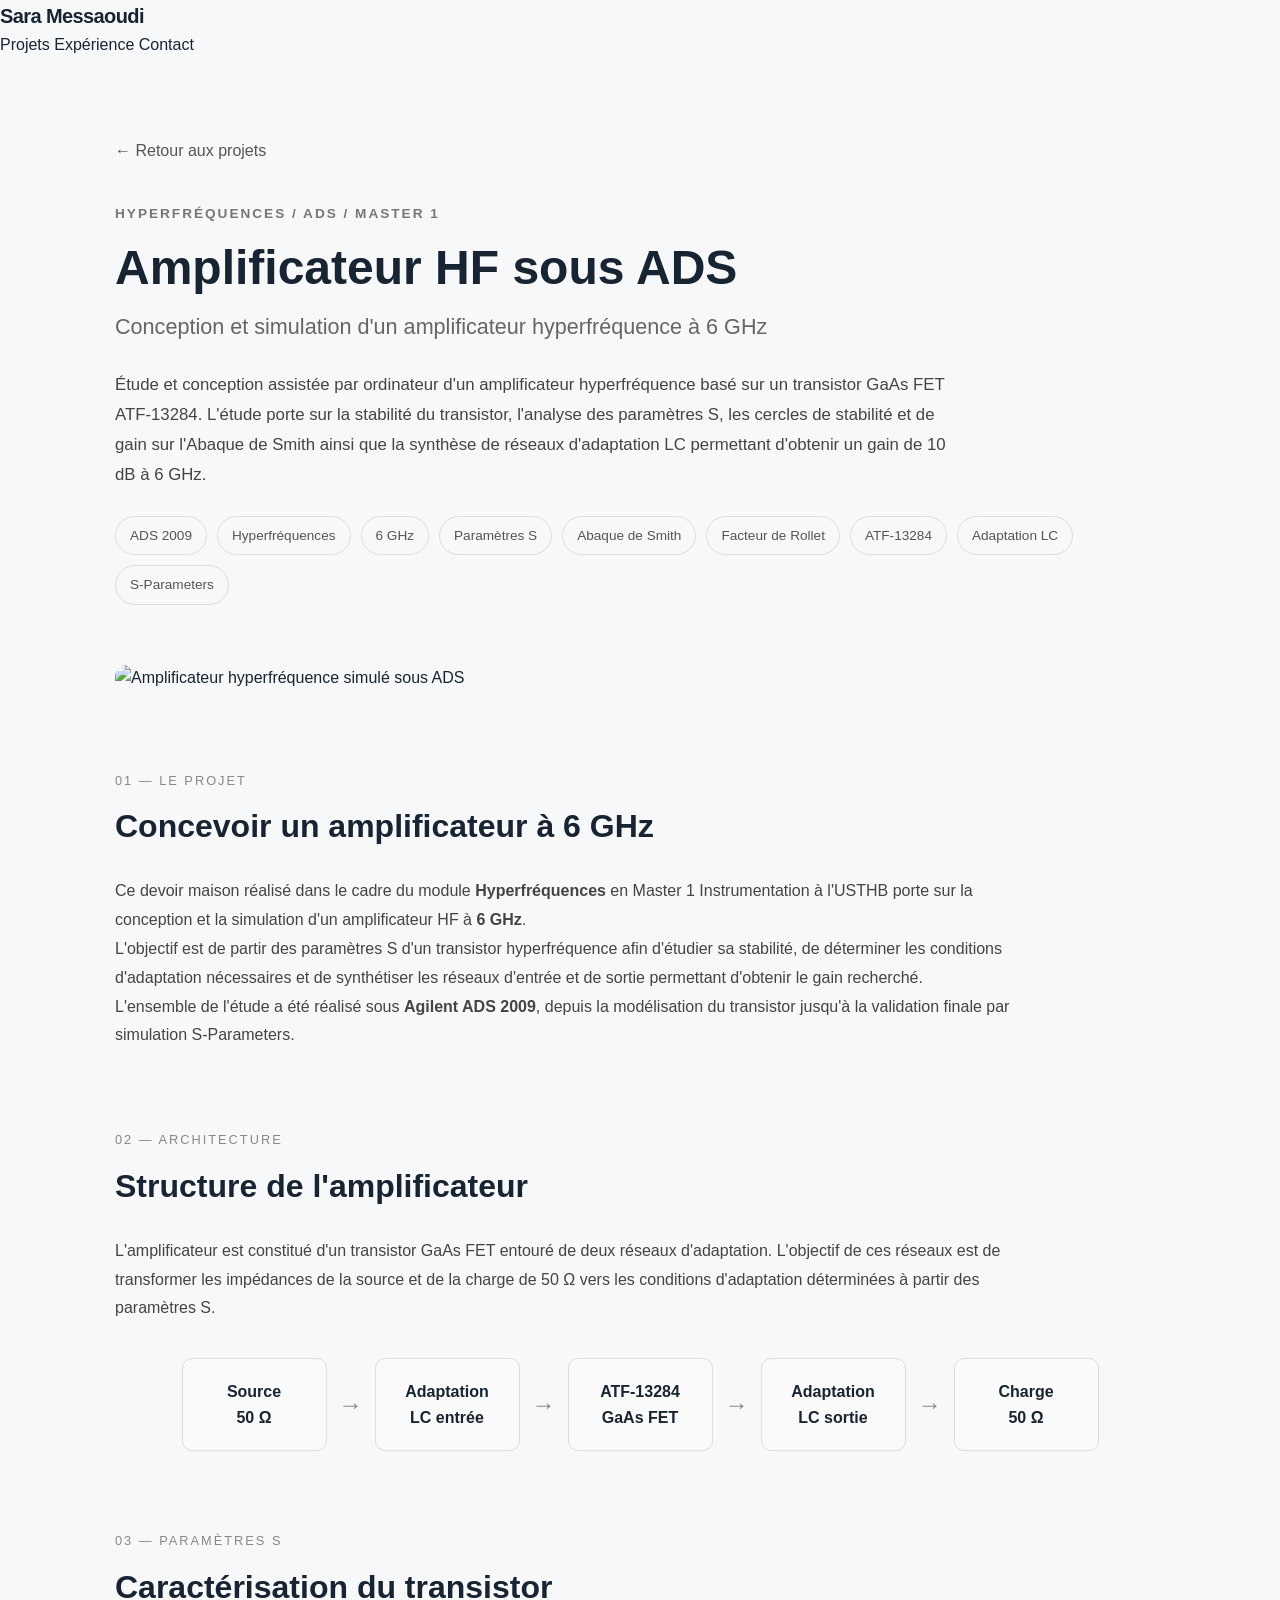
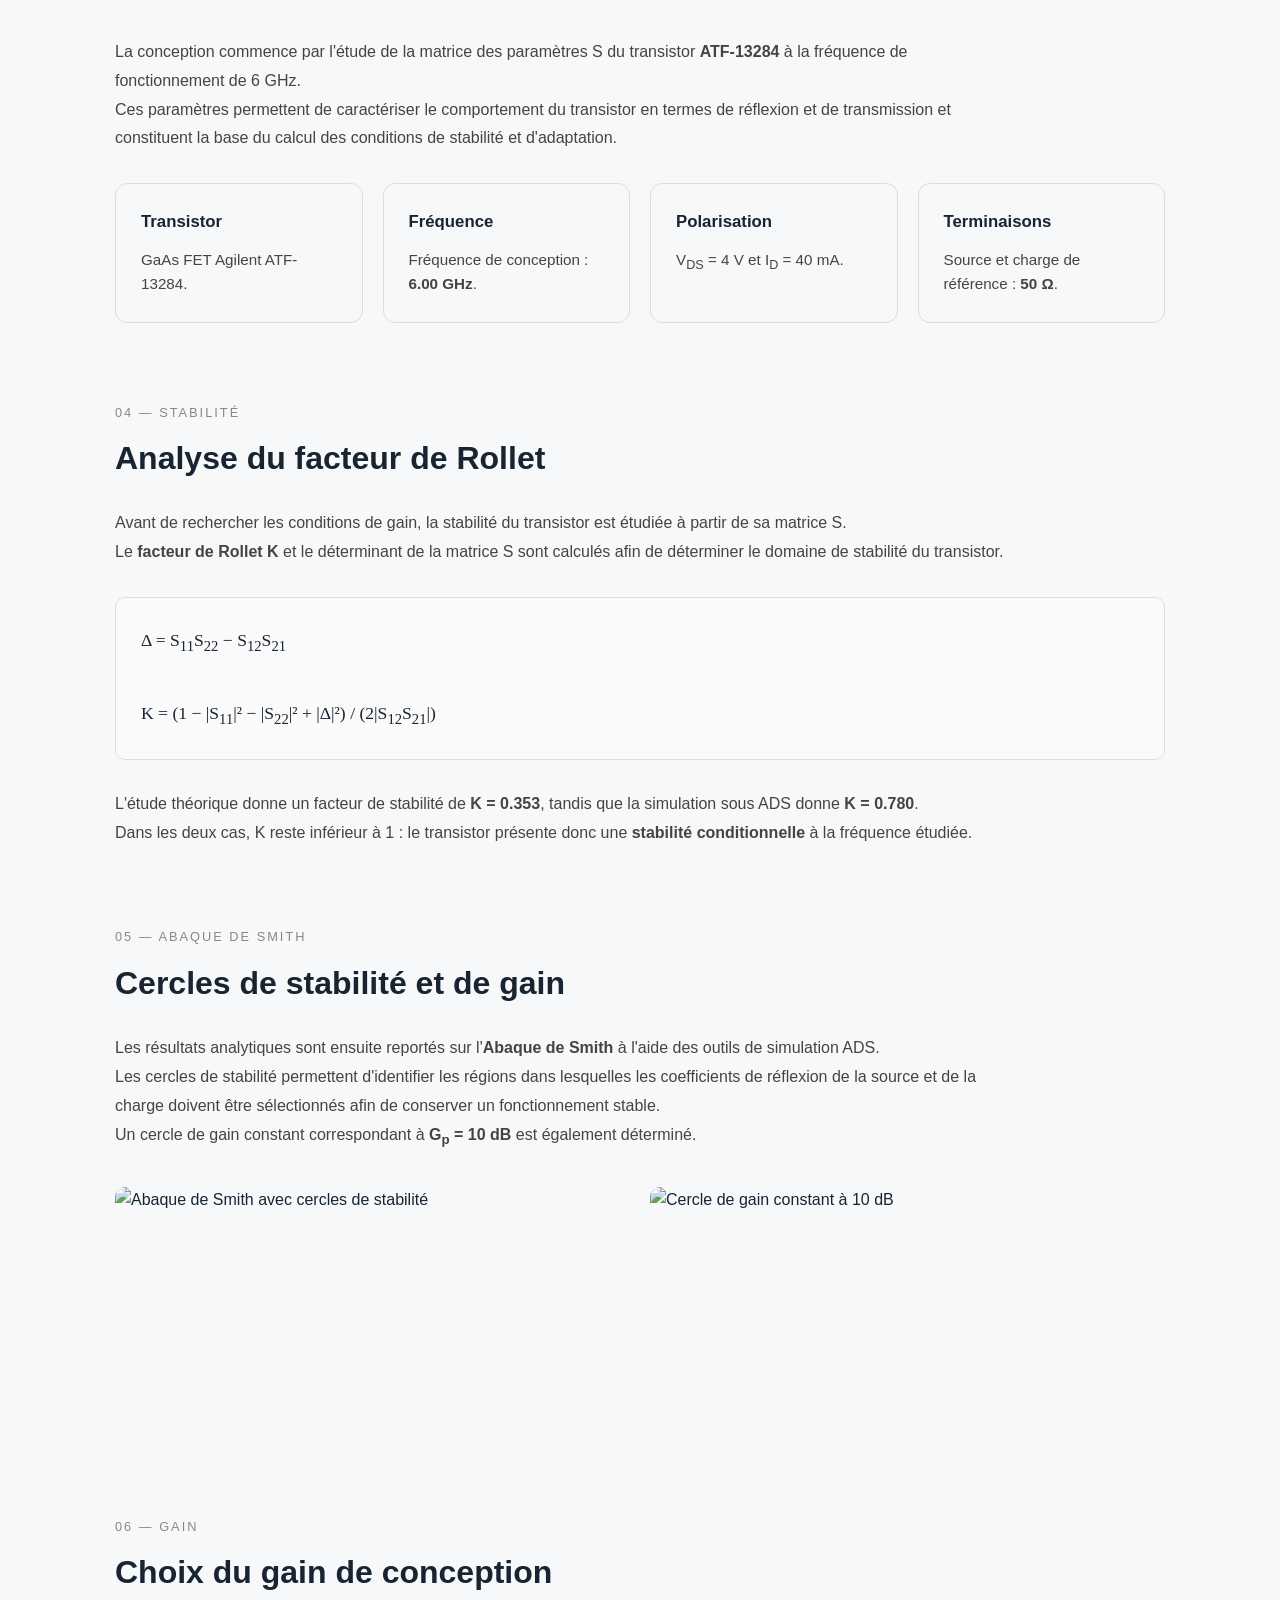
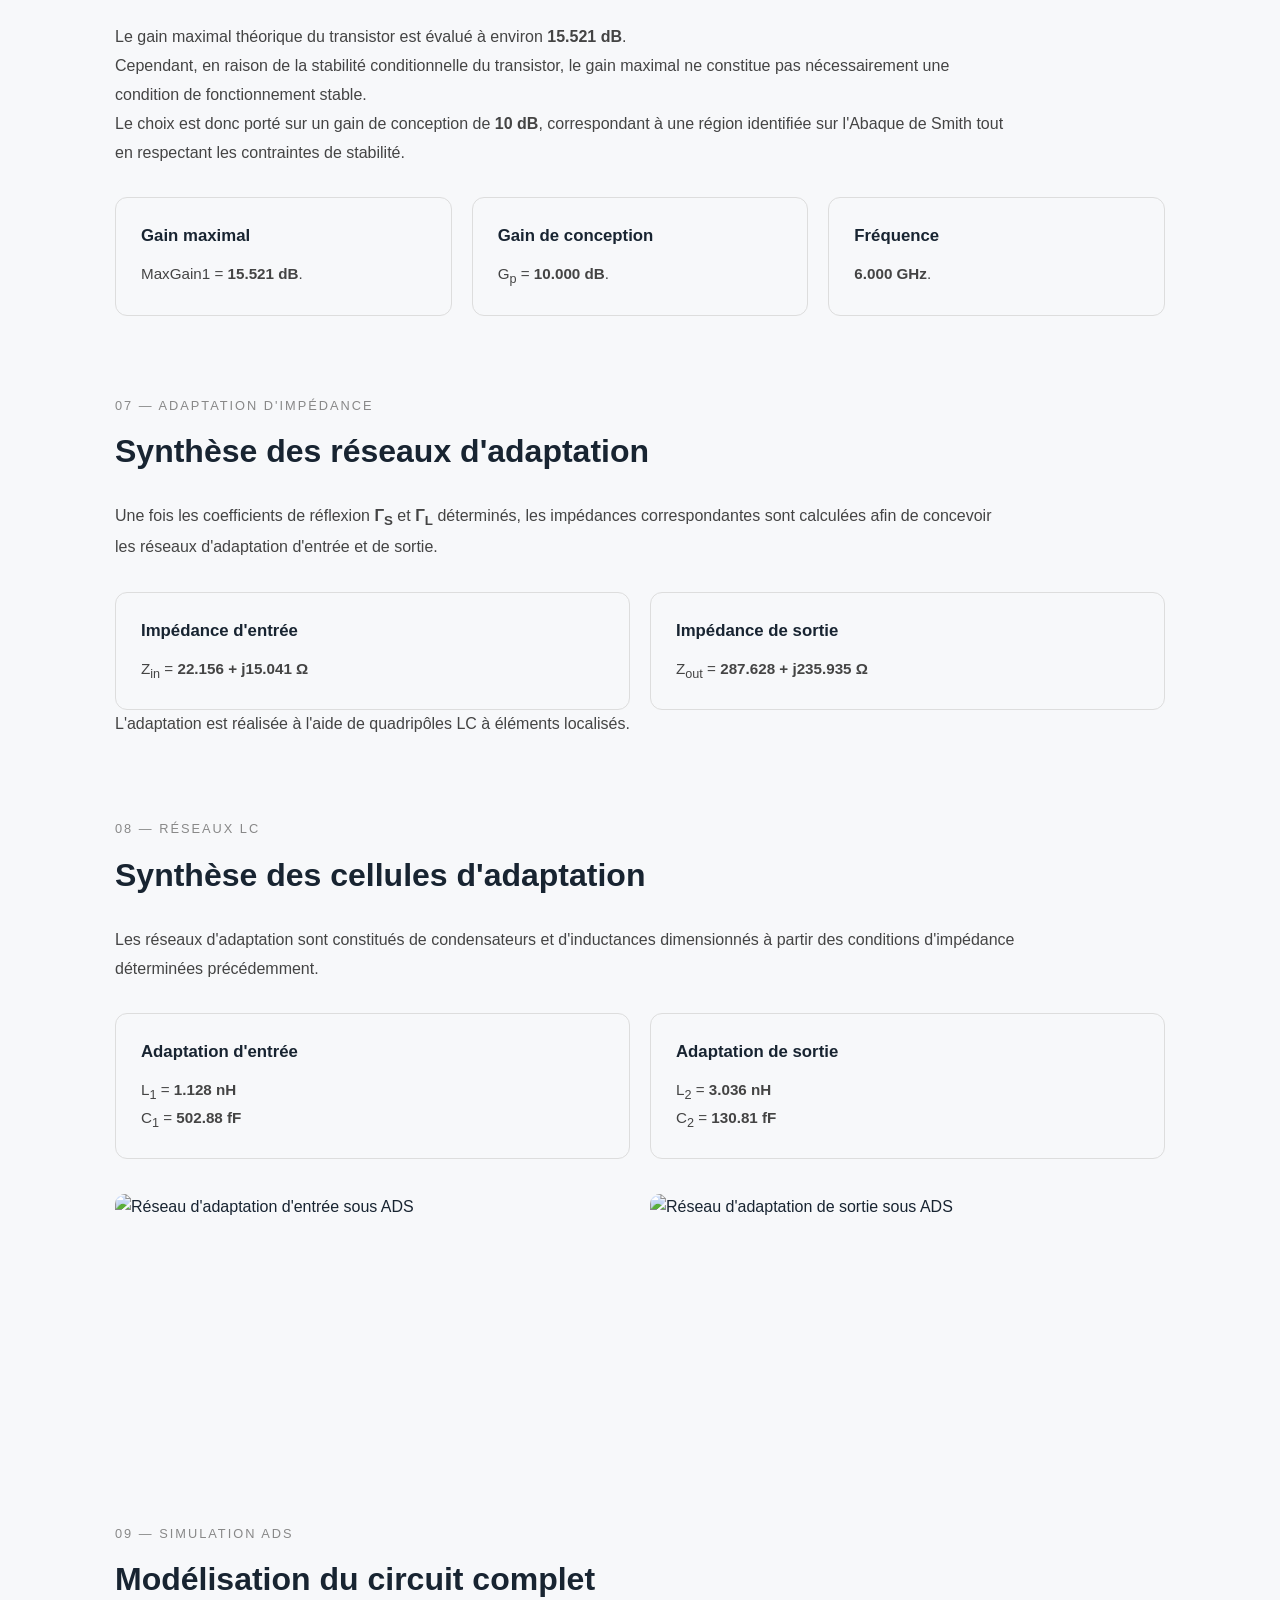
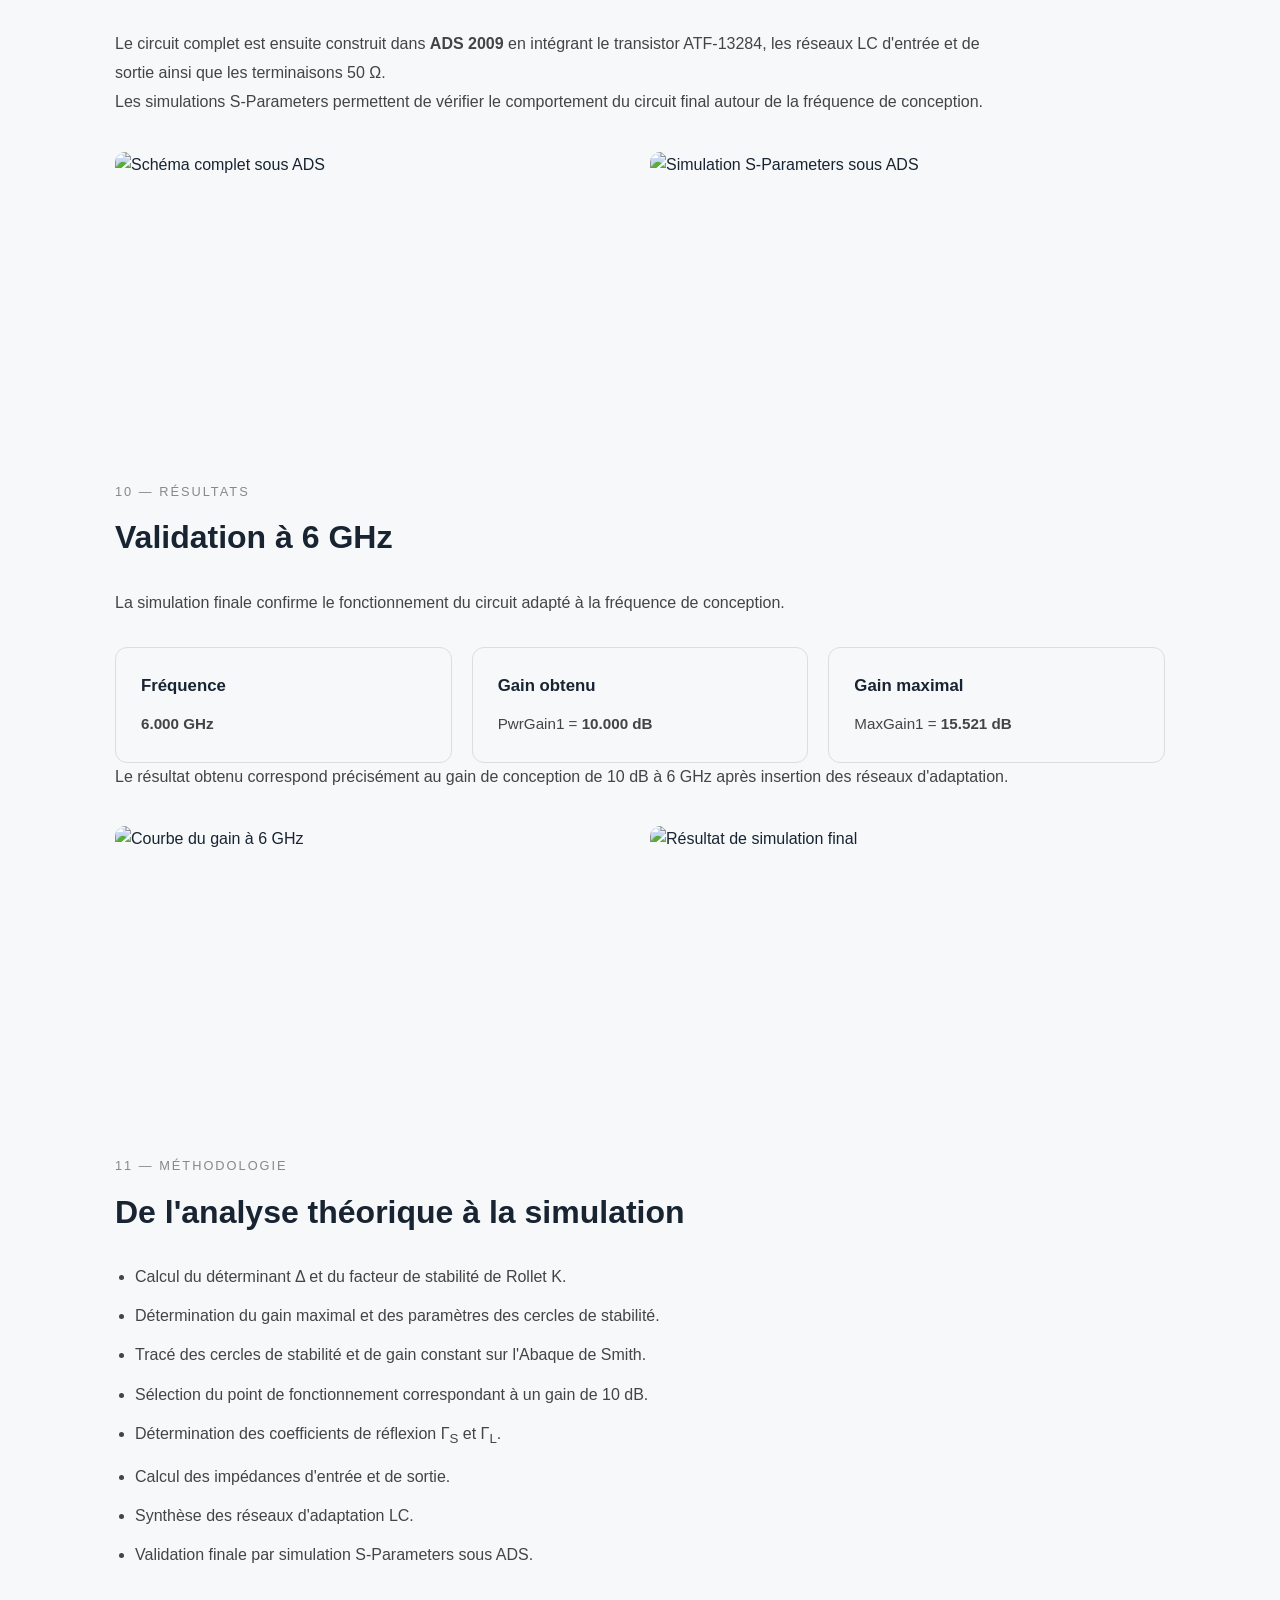
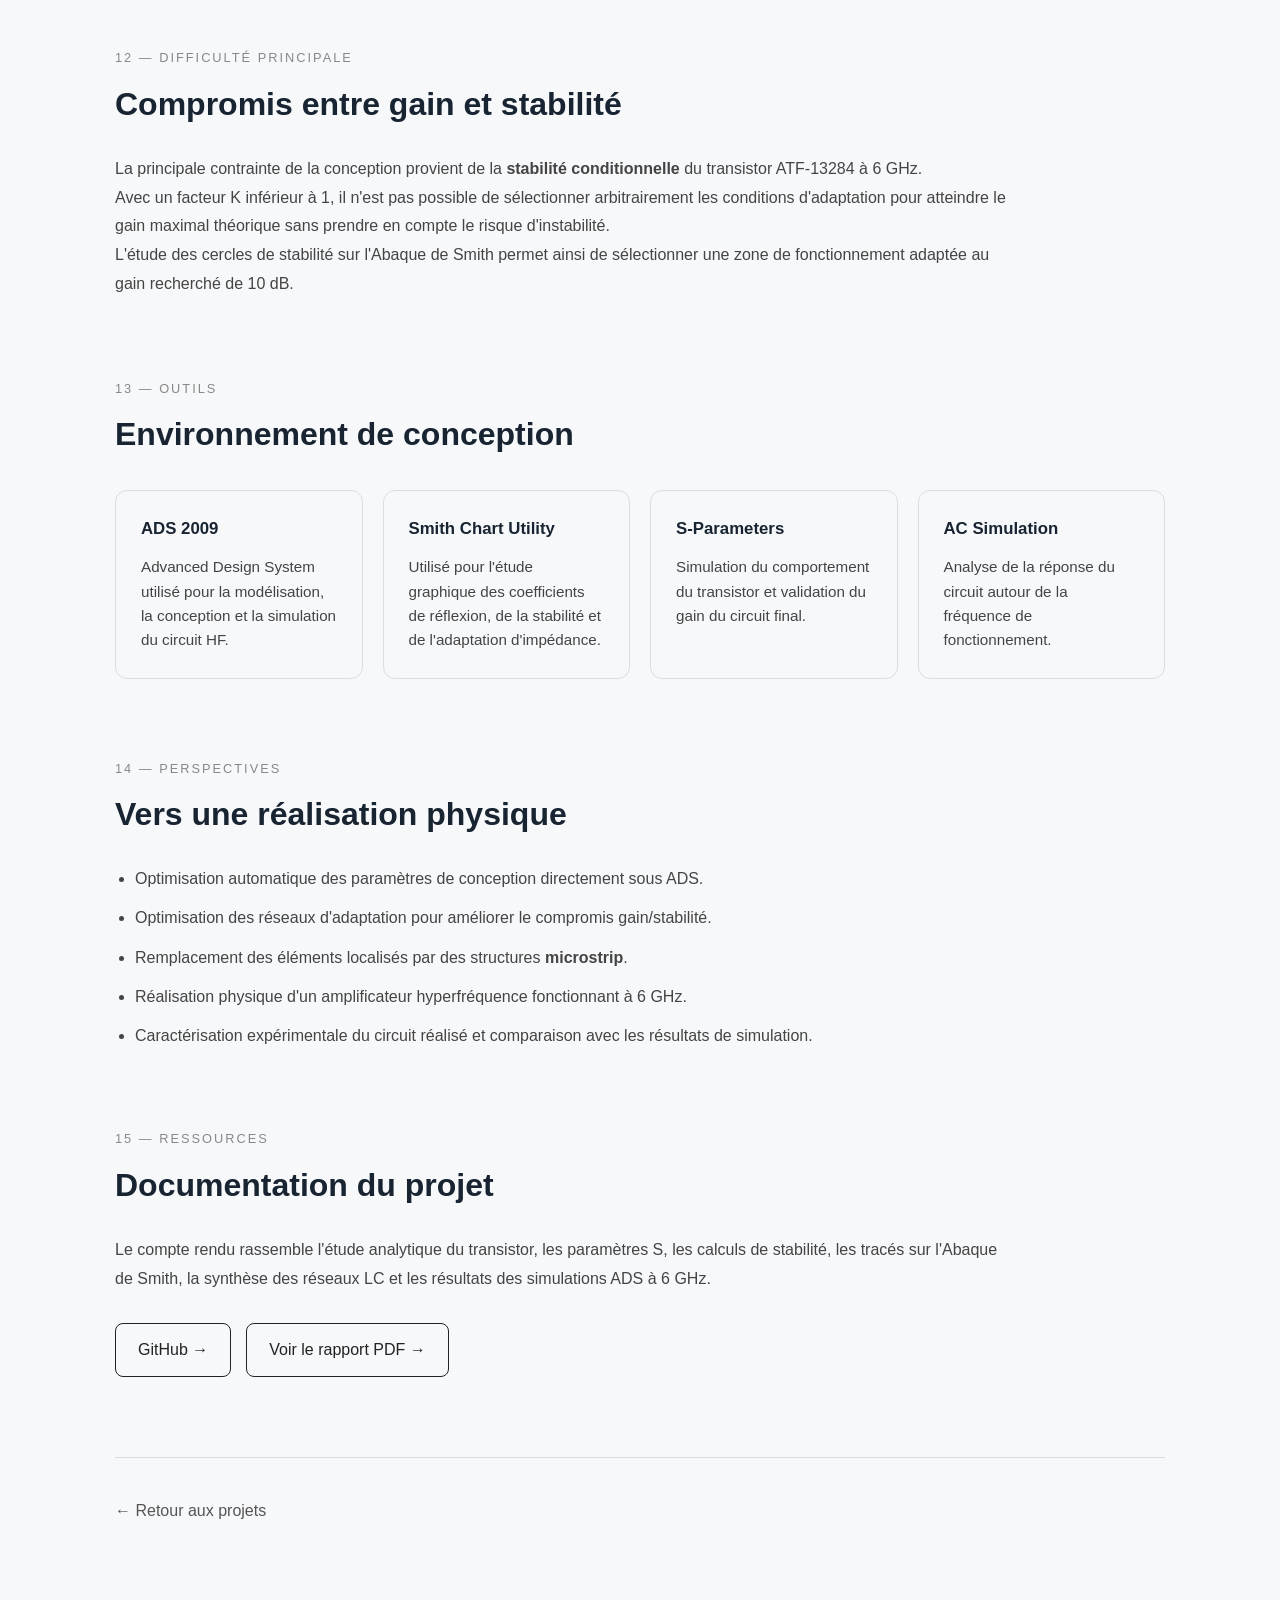
==== ads-amplificateur.html @ 120aac89 "Ajout du portfolio" ====
<!DOCTYPE html>
<html lang="fr">
<head>
    <meta charset="UTF-8">
    <meta name="viewport" content="width=device-width, initial-scale=1.0">

    <title>Amplificateur HF sous ADS — Sara Messaoudi</title>

    <link rel="stylesheet" href="style.css">

    <style>
        /* ==================================================
           PAGE PROJET
        ================================================== */

        .project-page {
            padding: 80px 0;
        }

        .project-page .container {
            max-width: 1100px;
            margin: auto;
            padding: 0 25px;
        }

        .back-link {
            display: inline-block;
            margin-bottom: 40px;
            text-decoration: none;
            color: #555;
            font-weight: 500;
            transition: 0.3s;
        }

        .back-link:hover {
            color: #000;
        }

        /* HERO */

        .project-hero {
            margin-bottom: 60px;
        }

        .project-category {
            font-size: 0.85rem;
            letter-spacing: 2px;
            text-transform: uppercase;
            color: #777;
            margin-bottom: 15px;
        }

        .project-hero h1 {
            font-size: 3rem;
            margin-bottom: 15px;
            line-height: 1.15;
        }

        .project-hero h2 {
            font-size: 1.35rem;
            font-weight: 400;
            color: #666;
            margin-bottom: 25px;
        }

        .project-intro {
            max-width: 850px;
            font-size: 1.05rem;
            line-height: 1.8;
            color: #444;
        }

        .project-tags {
            display: flex;
            flex-wrap: wrap;
            gap: 10px;
            margin-top: 25px;
        }

        .project-tags span {
            padding: 8px 14px;
            border: 1px solid #ddd;
            border-radius: 20px;
            font-size: 0.85rem;
            color: #555;
        }

        /* IMAGE PRINCIPALE */

        .project-main-image {
            margin: 50px 0 80px;
        }

        .project-main-image img {
            width: 100%;
            max-height: 600px;
            object-fit: cover;
            border-radius: 12px;
            display: block;
        }

        /* SECTIONS */

        .project-section {
            margin-bottom: 80px;
        }

        .project-section-number {
            font-size: 0.8rem;
            letter-spacing: 2px;
            color: #888;
            margin-bottom: 10px;
        }

        .project-section h3 {
            font-size: 2rem;
            margin-bottom: 25px;
        }

        .project-section p {
            font-size: 1rem;
            line-height: 1.8;
            color: #444;
            max-width: 900px;
        }

        /* LISTES */

        .project-list {
            padding-left: 20px;
            max-width: 900px;
        }

        .project-list li {
            margin-bottom: 12px;
            line-height: 1.7;
            color: #444;
        }

        /* ARCHITECTURE */

        .architecture {
            display: flex;
            flex-wrap: wrap;
            align-items: center;
            justify-content: center;
            gap: 12px;
            margin-top: 35px;
        }

        .architecture-block {
            padding: 20px;
            min-width: 145px;
            text-align: center;
            border: 1px solid #ddd;
            border-radius: 10px;
            background: #fafafa;
            font-weight: 600;
        }

        .architecture-arrow {
            font-size: 1.5rem;
            color: #888;
        }

        /* CARTES TECHNIQUES */

        .technical-grid {
            display: grid;
            grid-template-columns: repeat(auto-fit, minmax(240px, 1fr));
            gap: 20px;
            margin-top: 30px;
        }

        .technical-card {
            padding: 25px;
            border: 1px solid #ddd;
            border-radius: 12px;
        }

        .technical-card h4 {
            margin-bottom: 12px;
            font-size: 1.05rem;
        }

        .technical-card p {
            font-size: 0.95rem;
            line-height: 1.6;
        }

        /* FORMULES */

        .formula-box {
            margin: 30px 0;
            padding: 25px;
            background: #fafafa;
            border: 1px solid #ddd;
            border-radius: 10px;
            font-family: "Times New Roman", serif;
            font-size: 1.1rem;
            line-height: 2;
            overflow-x: auto;
        }

        /* GALERIE */

        .project-gallery {
            display: grid;
            grid-template-columns: repeat(auto-fit, minmax(250px, 1fr));
            gap: 20px;
            margin-top: 35px;
        }

        .project-gallery img {
            width: 100%;
            height: 250px;
            object-fit: cover;
            border-radius: 10px;
            display: block;
        }

        /* CODE */

        .code-block {
            background: #111;
            color: #eee;
            padding: 25px;
            border-radius: 10px;
            overflow-x: auto;
            margin-top: 25px;
        }

        .code-block pre {
            margin: 0;
            font-family: Consolas, Monaco, monospace;
            font-size: 0.9rem;
            line-height: 1.6;
        }

        /* RESSOURCES */

        .project-links {
            display: flex;
            flex-wrap: wrap;
            gap: 15px;
            margin-top: 30px;
        }

        .project-button {
            display: inline-block;
            padding: 13px 22px;
            border: 1px solid #222;
            border-radius: 8px;
            text-decoration: none;
            color: #222;
            transition: 0.3s;
        }

        .project-button:hover {
            background: #222;
            color: white;
        }

        /* FIN */

        .project-end {
            margin-top: 80px;
            padding-top: 40px;
            border-top: 1px solid #ddd;
        }

        @media (max-width: 700px) {

            .project-hero h1 {
                font-size: 2.2rem;
            }

            .project-hero h2 {
                font-size: 1.1rem;
            }

            .project-section h3 {
                font-size: 1.6rem;
            }

            .architecture {
                flex-direction: column;
            }

            .architecture-arrow {
                transform: rotate(90deg);
            }
        }
    </style>
</head>


<body>

    <!-- ==================================================
         HEADER
    ================================================== -->

    <header>

        <nav>

            <div class="logo">
                Sara Messaoudi
            </div>

            <div class="nav-links">
                <a href="index.html#projets">Projets</a>
                <a href="index.html#experience">Expérience</a>
                <a href="index.html#contact">Contact</a>
            </div>

        </nav>

    </header>


    <!-- ==================================================
         PAGE PROJET
    ================================================== -->

    <main class="project-page">

        <div class="container">

            <a href="index.html#projets" class="back-link">
                ← Retour aux projets
            </a>


            <!-- ==================================================
                 HERO
            ================================================== -->

            <section class="project-hero">

                <div class="project-category">
                    HYPERFRÉQUENCES / ADS / MASTER 1
                </div>

                <h1>
                    Amplificateur HF sous ADS
                </h1>

                <h2>
                    Conception et simulation d'un amplificateur hyperfréquence à 6 GHz
                </h2>

                <p class="project-intro">
                    Étude et conception assistée par ordinateur d'un
                    amplificateur hyperfréquence basé sur un transistor
                    GaAs FET ATF-13284. L'étude porte sur la stabilité
                    du transistor, l'analyse des paramètres S, les
                    cercles de stabilité et de gain sur l'Abaque de
                    Smith ainsi que la synthèse de réseaux
                    d'adaptation LC permettant d'obtenir un gain
                    de 10 dB à 6 GHz.
                </p>

                <div class="project-tags">

                    <span>ADS 2009</span>
                    <span>Hyperfréquences</span>
                    <span>6 GHz</span>
                    <span>Paramètres S</span>
                    <span>Abaque de Smith</span>
                    <span>Facteur de Rollet</span>
                    <span>ATF-13284</span>
                    <span>Adaptation LC</span>
                    <span>S-Parameters</span>

                </div>

            </section>


            <!-- ==================================================
                 IMAGE PRINCIPALE
            ================================================== -->

            <div class="project-main-image">

                <img
                    src="images/ads-amplificateur/schema-global.jpg"
                    alt="Amplificateur hyperfréquence simulé sous ADS">

            </div>


            <!-- ==================================================
                 01 - LE PROJET
            ================================================== -->

            <section class="project-section">

                <div class="project-section-number">
                    01 — LE PROJET
                </div>

                <h3>
                    Concevoir un amplificateur à 6 GHz
                </h3>

                <p>
                    Ce devoir maison réalisé dans le cadre du module
                    <strong>Hyperfréquences</strong> en Master 1
                    Instrumentation à l'USTHB porte sur la conception
                    et la simulation d'un amplificateur HF à
                    <strong>6 GHz</strong>.
                </p>

                <p>
                    L'objectif est de partir des paramètres S d'un
                    transistor hyperfréquence afin d'étudier sa
                    stabilité, de déterminer les conditions
                    d'adaptation nécessaires et de synthétiser les
                    réseaux d'entrée et de sortie permettant d'obtenir
                    le gain recherché.
                </p>

                <p>
                    L'ensemble de l'étude a été réalisé sous
                    <strong>Agilent ADS 2009</strong>, depuis la
                    modélisation du transistor jusqu'à la validation
                    finale par simulation S-Parameters.
                </p>

            </section>


            <!-- ==================================================
                 02 - ARCHITECTURE
            ================================================== -->

            <section class="project-section">

                <div class="project-section-number">
                    02 — ARCHITECTURE
                </div>

                <h3>
                    Structure de l'amplificateur
                </h3>

                <p>
                    L'amplificateur est constitué d'un transistor
                    GaAs FET entouré de deux réseaux d'adaptation.
                    L'objectif de ces réseaux est de transformer les
                    impédances de la source et de la charge
                    de 50 Ω vers les conditions d'adaptation
                    déterminées à partir des paramètres S.
                </p>

                <div class="architecture">

                    <div class="architecture-block">
                        Source
                        <br>
                        50 Ω
                    </div>

                    <div class="architecture-arrow">
                        →
                    </div>

                    <div class="architecture-block">
                        Adaptation
                        <br>
                        LC entrée
                    </div>

                    <div class="architecture-arrow">
                        →
                    </div>

                    <div class="architecture-block">
                        ATF-13284
                        <br>
                        GaAs FET
                    </div>

                    <div class="architecture-arrow">
                        →
                    </div>

                    <div class="architecture-block">
                        Adaptation
                        <br>
                        LC sortie
                    </div>

                    <div class="architecture-arrow">
                        →
                    </div>

                    <div class="architecture-block">
                        Charge
                        <br>
                        50 Ω
                    </div>

                </div>

            </section>


            <!-- ==================================================
                 03 - PARAMETRES S
            ================================================== -->

            <section class="project-section">

                <div class="project-section-number">
                    03 — PARAMÈTRES S
                </div>

                <h3>
                    Caractérisation du transistor
                </h3>

                <p>
                    La conception commence par l'étude de la matrice
                    des paramètres S du transistor
                    <strong>ATF-13284</strong> à la fréquence de
                    fonctionnement de 6 GHz.
                </p>

                <p>
                    Ces paramètres permettent de caractériser le
                    comportement du transistor en termes de réflexion
                    et de transmission et constituent la base du
                    calcul des conditions de stabilité et
                    d'adaptation.
                </p>

                <div class="technical-grid">

                    <div class="technical-card">

                        <h4>
                            Transistor
                        </h4>

                        <p>
                            GaAs FET Agilent ATF-13284.
                        </p>

                    </div>

                    <div class="technical-card">

                        <h4>
                            Fréquence
                        </h4>

                        <p>
                            Fréquence de conception :
                            <strong>6.00 GHz</strong>.
                        </p>

                    </div>

                    <div class="technical-card">

                        <h4>
                            Polarisation
                        </h4>

                        <p>
                            V<sub>DS</sub> = 4 V et
                            I<sub>D</sub> = 40 mA.
                        </p>

                    </div>

                    <div class="technical-card">

                        <h4>
                            Terminaisons
                        </h4>

                        <p>
                            Source et charge de référence :
                            <strong>50 Ω</strong>.
                        </p>

                    </div>

                </div>

            </section>


            <!-- ==================================================
                 04 - STABILITE
            ================================================== -->

            <section class="project-section">

                <div class="project-section-number">
                    04 — STABILITÉ
                </div>

                <h3>
                    Analyse du facteur de Rollet
                </h3>

                <p>
                    Avant de rechercher les conditions de gain,
                    la stabilité du transistor est étudiée à partir
                    de sa matrice S.
                </p>

                <p>
                    Le <strong>facteur de Rollet K</strong> et le
                    déterminant de la matrice S sont calculés afin
                    de déterminer le domaine de stabilité du
                    transistor.
                </p>

                <div class="formula-box">

                    Δ = S<sub>11</sub>S<sub>22</sub>
                    − S<sub>12</sub>S<sub>21</sub>

                    <br><br>

                    K =
                    (1 − |S<sub>11</sub>|² − |S<sub>22</sub>|²
                    + |Δ|²)
                    /
                    (2|S<sub>12</sub>S<sub>21</sub>|)

                </div>

                <p>
                    L'étude théorique donne un facteur de stabilité
                    de <strong>K = 0.353</strong>, tandis que la
                    simulation sous ADS donne
                    <strong>K = 0.780</strong>.
                </p>

                <p>
                    Dans les deux cas, K reste inférieur à 1 :
                    le transistor présente donc une
                    <strong>stabilité conditionnelle</strong> à la
                    fréquence étudiée.
                </p>

            </section>


            <!-- ==================================================
                 05 - ABAQUE DE SMITH
            ================================================== -->

            <section class="project-section">

                <div class="project-section-number">
                    05 — ABAQUE DE SMITH
                </div>

                <h3>
                    Cercles de stabilité et de gain
                </h3>

                <p>
                    Les résultats analytiques sont ensuite reportés
                    sur l'<strong>Abaque de Smith</strong> à l'aide
                    des outils de simulation ADS.
                </p>

                <p>
                    Les cercles de stabilité permettent d'identifier
                    les régions dans lesquelles les coefficients de
                    réflexion de la source et de la charge doivent
                    être sélectionnés afin de conserver un
                    fonctionnement stable.
                </p>

                <p>
                    Un cercle de gain constant correspondant à
                    <strong>G<sub>p</sub> = 10 dB</strong> est
                    également déterminé.
                </p>

                <div class="project-gallery">

                    <img
                        src="images/ads-amplificateur/abaque-smith.jpg"
                        alt="Abaque de Smith avec cercles de stabilité">

                    <img
                        src="images/ads-amplificateur/cercle-gain.jpg"
                        alt="Cercle de gain constant à 10 dB">

                </div>

            </section>


            <!-- ==================================================
                 06 - GAIN
            ================================================== -->

            <section class="project-section">

                <div class="project-section-number">
                    06 — GAIN
                </div>

                <h3>
                    Choix du gain de conception
                </h3>

                <p>
                    Le gain maximal théorique du transistor est
                    évalué à environ
                    <strong>15.521 dB</strong>.
                </p>

                <p>
                    Cependant, en raison de la stabilité conditionnelle
                    du transistor, le gain maximal ne constitue pas
                    nécessairement une condition de fonctionnement
                    stable.
                </p>

                <p>
                    Le choix est donc porté sur un gain de conception
                    de <strong>10 dB</strong>, correspondant à une
                    région identifiée sur l'Abaque de Smith tout en
                    respectant les contraintes de stabilité.
                </p>

                <div class="technical-grid">

                    <div class="technical-card">

                        <h4>
                            Gain maximal
                        </h4>

                        <p>
                            MaxGain1 =
                            <strong>15.521 dB</strong>.
                        </p>

                    </div>

                    <div class="technical-card">

                        <h4>
                            Gain de conception
                        </h4>

                        <p>
                            G<sub>p</sub> =
                            <strong>10.000 dB</strong>.
                        </p>

                    </div>

                    <div class="technical-card">

                        <h4>
                            Fréquence
                        </h4>

                        <p>
                            <strong>6.000 GHz</strong>.
                        </p>

                    </div>

                </div>

            </section>


            <!-- ==================================================
                 07 - ADAPTATION
            ================================================== -->

            <section class="project-section">

                <div class="project-section-number">
                    07 — ADAPTATION D'IMPÉDANCE
                </div>

                <h3>
                    Synthèse des réseaux d'adaptation
                </h3>

                <p>
                    Une fois les coefficients de réflexion
                    <strong>Γ<sub>S</sub></strong> et
                    <strong>Γ<sub>L</sub></strong> déterminés,
                    les impédances correspondantes sont calculées
                    afin de concevoir les réseaux d'adaptation
                    d'entrée et de sortie.
                </p>

                <div class="technical-grid">

                    <div class="technical-card">

                        <h4>
                            Impédance d'entrée
                        </h4>

                        <p>
                            Z<sub>in</sub> =
                            <strong>22.156 + j15.041 Ω</strong>
                        </p>

                    </div>

                    <div class="technical-card">

                        <h4>
                            Impédance de sortie
                        </h4>

                        <p>
                            Z<sub>out</sub> =
                            <strong>287.628 + j235.935 Ω</strong>
                        </p>

                    </div>

                </div>

                <p>
                    L'adaptation est réalisée à l'aide de
                    quadripôles LC à éléments localisés.
                </p>

            </section>


            <!-- ==================================================
                 08 - RESEAUX LC
            ================================================== -->

            <section class="project-section">

                <div class="project-section-number">
                    08 — RÉSEAUX LC
                </div>

                <h3>
                    Synthèse des cellules d'adaptation
                </h3>

                <p>
                    Les réseaux d'adaptation sont constitués de
                    condensateurs et d'inductances dimensionnés à
                    partir des conditions d'impédance déterminées
                    précédemment.
                </p>

                <div class="technical-grid">

                    <div class="technical-card">

                        <h4>
                            Adaptation d'entrée
                        </h4>

                        <p>
                            L<sub>1</sub> =
                            <strong>1.128 nH</strong>
                            <br>
                            C<sub>1</sub> =
                            <strong>502.88 fF</strong>
                        </p>

                    </div>

                    <div class="technical-card">

                        <h4>
                            Adaptation de sortie
                        </h4>

                        <p>
                            L<sub>2</sub> =
                            <strong>3.036 nH</strong>
                            <br>
                            C<sub>2</sub> =
                            <strong>130.81 fF</strong>
                        </p>

                    </div>

                </div>

                <div class="project-gallery">

                    <img
                        src="images/ads-amplificateur/schema-adaptation-entree.jpg"
                        alt="Réseau d'adaptation d'entrée sous ADS">

                    <img
                        src="images/ads-amplificateur/schema-adaptation-sortie.jpg"
                        alt="Réseau d'adaptation de sortie sous ADS">

                </div>

            </section>


            <!-- ==================================================
                 09 - SCHEMA ADS
            ================================================== -->

            <section class="project-section">

                <div class="project-section-number">
                    09 — SIMULATION ADS
                </div>

                <h3>
                    Modélisation du circuit complet
                </h3>

                <p>
                    Le circuit complet est ensuite construit dans
                    <strong>ADS 2009</strong> en intégrant le
                    transistor ATF-13284, les réseaux LC d'entrée
                    et de sortie ainsi que les terminaisons 50 Ω.
                </p>

                <p>
                    Les simulations S-Parameters permettent de
                    vérifier le comportement du circuit final autour
                    de la fréquence de conception.
                </p>

                <div class="project-gallery">

                    <img
                        src="images/ads-amplificateur/schema-ads.jpg"
                        alt="Schéma complet sous ADS">

                    <img
                        src="images/ads-amplificateur/sparameters.jpg"
                        alt="Simulation S-Parameters sous ADS">

                </div>

            </section>


            <!-- ==================================================
                 10 - RESULTATS
            ================================================== -->

            <section class="project-section">

                <div class="project-section-number">
                    10 — RÉSULTATS
                </div>

                <h3>
                    Validation à 6 GHz
                </h3>

                <p>
                    La simulation finale confirme le fonctionnement
                    du circuit adapté à la fréquence de conception.
                </p>

                <div class="technical-grid">

                    <div class="technical-card">

                        <h4>
                            Fréquence
                        </h4>

                        <p>
                            <strong>6.000 GHz</strong>
                        </p>

                    </div>

                    <div class="technical-card">

                        <h4>
                            Gain obtenu
                        </h4>

                        <p>
                            PwrGain1 =
                            <strong>10.000 dB</strong>
                        </p>

                    </div>

                    <div class="technical-card">

                        <h4>
                            Gain maximal
                        </h4>

                        <p>
                            MaxGain1 =
                            <strong>15.521 dB</strong>
                        </p>

                    </div>

                </div>

                <p>
                    Le résultat obtenu correspond précisément au gain
                    de conception de 10 dB à 6 GHz après insertion des
                    réseaux d'adaptation.
                </p>

                <div class="project-gallery">

                    <img
                        src="images/ads-amplificateur/courbe-gain.jpg"
                        alt="Courbe du gain à 6 GHz">

                    <img
                        src="images/ads-amplificateur/resultat-final.jpg"
                        alt="Résultat de simulation final">

                </div>

            </section>


            <!-- ==================================================
                 11 - METHODOLOGIE
            ================================================== -->

            <section class="project-section">

                <div class="project-section-number">
                    11 — MÉTHODOLOGIE
                </div>

                <h3>
                    De l'analyse théorique à la simulation
                </h3>

                <ul class="project-list">

                    <li>
                        Calcul du déterminant Δ et du facteur de
                        stabilité de Rollet K.
                    </li>

                    <li>
                        Détermination du gain maximal et des
                        paramètres des cercles de stabilité.
                    </li>

                    <li>
                        Tracé des cercles de stabilité et de gain
                        constant sur l'Abaque de Smith.
                    </li>

                    <li>
                        Sélection du point de fonctionnement
                        correspondant à un gain de 10 dB.
                    </li>

                    <li>
                        Détermination des coefficients de réflexion
                        Γ<sub>S</sub> et Γ<sub>L</sub>.
                    </li>

                    <li>
                        Calcul des impédances d'entrée et de sortie.
                    </li>

                    <li>
                        Synthèse des réseaux d'adaptation LC.
                    </li>

                    <li>
                        Validation finale par simulation
                        S-Parameters sous ADS.
                    </li>

                </ul>

            </section>


            <!-- ==================================================
                 12 - DIFFICULTE
            ================================================== -->

            <section class="project-section">

                <div class="project-section-number">
                    12 — DIFFICULTÉ PRINCIPALE
                </div>

                <h3>
                    Compromis entre gain et stabilité
                </h3>

                <p>
                    La principale contrainte de la conception provient
                    de la <strong>stabilité conditionnelle</strong>
                    du transistor ATF-13284 à 6 GHz.
                </p>

                <p>
                    Avec un facteur K inférieur à 1, il n'est pas
                    possible de sélectionner arbitrairement les
                    conditions d'adaptation pour atteindre le gain
                    maximal théorique sans prendre en compte le
                    risque d'instabilité.
                </p>

                <p>
                    L'étude des cercles de stabilité sur l'Abaque
                    de Smith permet ainsi de sélectionner une zone
                    de fonctionnement adaptée au gain recherché
                    de 10 dB.
                </p>

            </section>


            <!-- ==================================================
                 13 - OUTILS
            ================================================== -->

            <section class="project-section">

                <div class="project-section-number">
                    13 — OUTILS
                </div>

                <h3>
                    Environnement de conception
                </h3>

                <div class="technical-grid">

                    <div class="technical-card">

                        <h4>
                            ADS 2009
                        </h4>

                        <p>
                            Advanced Design System utilisé pour la
                            modélisation, la conception et la
                            simulation du circuit HF.
                        </p>

                    </div>

                    <div class="technical-card">

                        <h4>
                            Smith Chart Utility
                        </h4>

                        <p>
                            Utilisé pour l'étude graphique des
                            coefficients de réflexion, de la stabilité
                            et de l'adaptation d'impédance.
                        </p>

                    </div>

                    <div class="technical-card">

                        <h4>
                            S-Parameters
                        </h4>

                        <p>
                            Simulation du comportement du transistor
                            et validation du gain du circuit final.
                        </p>

                    </div>

                    <div class="technical-card">

                        <h4>
                            AC Simulation
                        </h4>

                        <p>
                            Analyse de la réponse du circuit autour
                            de la fréquence de fonctionnement.
                        </p>

                    </div>

                </div>

            </section>


            <!-- ==================================================
                 14 - PERSPECTIVES
            ================================================== -->

            <section class="project-section">

                <div class="project-section-number">
                    14 — PERSPECTIVES
                </div>

                <h3>
                    Vers une réalisation physique
                </h3>

                <ul class="project-list">

                    <li>
                        Optimisation automatique des paramètres
                        de conception directement sous ADS.
                    </li>

                    <li>
                        Optimisation des réseaux d'adaptation pour
                        améliorer le compromis gain/stabilité.
                    </li>

                    <li>
                        Remplacement des éléments localisés par
                        des structures <strong>microstrip</strong>.
                    </li>

                    <li>
                        Réalisation physique d'un amplificateur
                        hyperfréquence fonctionnant à 6 GHz.
                    </li>

                    <li>
                        Caractérisation expérimentale du circuit
                        réalisé et comparaison avec les résultats
                        de simulation.
                    </li>

                </ul>

            </section>


            <!-- ==================================================
                 15 - RESSOURCES
            ================================================== -->

            <section class="project-section">

                <div class="project-section-number">
                    15 — RESSOURCES
                </div>

                <h3>
                    Documentation du projet
                </h3>

                <p>
                    Le compte rendu rassemble l'étude analytique du
                    transistor, les paramètres S, les calculs de
                    stabilité, les tracés sur l'Abaque de Smith,
                    la synthèse des réseaux LC et les résultats
                    des simulations ADS à 6 GHz.
                </p>

                <div class="project-links">

                    <a
                        href="#"
                        class="project-button"
                        target="_blank">
                        GitHub →
                    </a>

                    <a
                        href="documents/rapport-ads-amplificateur.pdf"
                        class="project-button"
                        target="_blank">
                        Voir le rapport PDF →
                    </a>

                </div>

            </section>


            <!-- ==================================================
                 FIN
            ================================================== -->

            <div class="project-end">

                <a
                    href="index.html#projets"
                    class="back-link">

                    ← Retour aux projets

                </a>

            </div>

        </div>

    </main>


</body>
</html>
---- style.css ----
/* ========================================================= */
/* RESET */
/* ========================================================= */

* {
    margin: 0;
    padding: 0;
    box-sizing: border-box;
}

html {
    scroll-behavior: smooth;
}

body {
    font-family: Arial, Helvetica, sans-serif;
    background: #f7f8fa;
    color: #182431;
    line-height: 1.6;
}

a {
    color: inherit;
    text-decoration: none;
}

img {
    max-width: 100%;
    display: block;
}


/* ========================================================= */
/* VARIABLES */
/* ========================================================= */

:root {

    --dark: #182431;
    --dark-blue: #193753;
    --blue: #315d7d;
    --light-blue: #e9f0f5;

    --background: #f7f8fa;
    --white: #ffffff;

    --grey: #66727d;
    --light-grey: #dce2e7;

    --max-width: 1180px;
}


/* ========================================================= */
/* GLOBAL */
/* ========================================================= */

.container {
    width: min(1180px, 90%);
    margin: auto;
}

.section {
    padding: 110px 0;
}

.section-label {
    font-size: 0.75rem;
    font-weight: 700;
    letter-spacing: 0.2em;
    color: var(--blue);
    margin-bottom: 14px;
}

.section-title {
    display: grid;
    grid-template-columns: 60px 1fr;
    gap: 25px;
    align-items: start;
    margin-bottom: 55px;
}

.section-title > span {
    font-family: monospace;
    font-size: 1rem;
    color: var(--blue);
    padding-top: 5px;
}

.section-title h2 {
    font-size: clamp(2rem, 4vw, 3.4rem);
    line-height: 1.08;
    font-weight: 600;
    letter-spacing: -0.03em;
}

.section-intro {
    max-width: 700px;
    color: var(--grey);
    font-size: 1.05rem;
    margin-bottom: 45px;
}


/* ========================================================= */
/* NAVBAR */
/* ========================================================= */

.navbar {
    position: fixed;
    top: 0;
    left: 0;
    width: 100%;
    z-index: 1000;

    background: rgba(247, 248, 250, 0.92);
    backdrop-filter: blur(10px);

    border-bottom: 1px solid rgba(24, 36, 49, 0.08);
}

.nav-container {
    height: 75px;

    display: flex;
    align-items: center;
    justify-content: space-between;
}

.logo {
    font-size: 1.25rem;
    font-weight: 700;
    letter-spacing: -0.03em;
}

.navbar nav {
    display: flex;
    align-items: center;
    gap: 28px;
}

.navbar nav a {
    font-size: 0.85rem;
    color: var(--grey);
    transition: 0.25s ease;
}

.navbar nav a:hover {
    color: var(--dark);
}


/* ========================================================= */
/* HERO */
/* ========================================================= */

.hero {
    min-height: 100vh;

    display: flex;
    align-items: center;

    padding: 130px 0 90px;

    background:
        linear-gradient(
            135deg,
            #f7f8fa 0%,
            #edf2f6 100%
        );
}

.hero-content {
    display: grid;
    grid-template-columns: 1.5fr 1fr;
    gap: 90px;
    align-items: center;
}

.small-title {
    color: var(--blue);
    font-size: 0.75rem;
    letter-spacing: 0.22em;
    font-weight: 700;
    margin-bottom: 25px;
}

.hero h1 {
    font-size: clamp(4rem, 9vw, 8rem);
    line-height: 0.88;
    letter-spacing: -0.07em;
    font-weight: 600;
}

.hero h1 span {
    color: var(--blue);
}

.hero-description {
    margin-top: 35px;

    font-size: 1.25rem;
    font-weight: 500;

    max-width: 650px;
}

.hero-intro {
    max-width: 650px;
    color: var(--grey);
    margin-top: 20px;
    font-size: 1rem;
}

.hero-buttons {
    display: flex;
    gap: 15px;
    margin-top: 35px;
    flex-wrap: wrap;
}

.btn {
    padding: 13px 23px;
    border: 1px solid var(--dark);
    font-size: 0.85rem;
    transition: 0.25s ease;
}

.btn.primary {
    background: var(--dark);
    color: white;
}

.btn.primary:hover {
    background: var(--blue);
    border-color: var(--blue);
}

.btn.secondary {
    background: transparent;
}

.btn.secondary:hover {
    background: white;
}


/* ========================================================= */
/* HERO TECHNICAL CARD */
/* ========================================================= */

.hero-card {
    display: flex;
    justify-content: center;
}

.technical-box {
    width: 100%;
    max-width: 400px;

    background: var(--dark);
    color: white;

    padding: 35px;

    box-shadow:
        20px 20px 0px var(--light-grey);
}

.technical-line {
    display: flex;
    justify-content: space-between;
    gap: 20px;

    padding: 17px 0;

    border-bottom: 1px solid rgba(255,255,255,0.15);
}

.technical-line:last-child {
    border-bottom: none;
}

.technical-line span {
    color: #aebac5;
    font-size: 0.7rem;
    letter-spacing: 0.12em;
}

.technical-line strong {
    font-size: 0.85rem;
    text-align: right;
}


/* ========================================================= */
/* ABOUT */
/* ========================================================= */

.about-grid {
    display: grid;
    grid-template-columns: 1.4fr 1fr;
    gap: 80px;
}

.about-text {
    max-width: 720px;
}

.about-text p {
    margin-bottom: 22px;
    color: var(--grey);
    font-size: 1.05rem;
}

.about-stats {
    display: grid;
    grid-template-columns: 1fr 1fr;
    gap: 1px;

    background: var(--light-grey);

    border: 1px solid var(--light-grey);
}

.stat {
    background: var(--white);
    padding: 35px 25px;
}

.stat strong {
    display: block;

    font-size: 2.2rem;
    color: var(--dark-blue);

    margin-bottom: 8px;
}

.stat span {
    color: var(--grey);
    font-size: 0.85rem;
}


/* ========================================================= */
/* PROJECTS */
/* ========================================================= */

.projects-section {
    background: white;
}

.projects-grid {
    display: grid;
    grid-template-columns: repeat(2, 1fr);
    gap: 25px;
}

.project-card {
    position: relative;

    background: #f7f8fa;

    border: 1px solid var(--light-grey);

    padding: 35px;

    min-height: 430px;

    display: flex;
    flex-direction: column;

    transition: 0.3s ease;
}

.project-card:hover {
    transform: translateY(-5px);

    box-shadow:
        0 15px 35px rgba(24, 36, 49, 0.08);
}

.project-card.featured {
    background: var(--dark);
    color: white;
    border-color: var(--dark);
}

.project-number {
    font-family: monospace;
    font-size: 0.8rem;
    color: var(--blue);

    margin-bottom: 45px;
}

.featured .project-number {
    color: #9ebbd0;
}

.project-content {
    display: flex;
    flex-direction: column;
    height: 100%;
}

.project-category {
    font-size: 0.68rem;
    letter-spacing: 0.17em;
    font-weight: 700;

    color: var(--blue);

    margin-bottom: 12px;
}

.featured .project-category {
    color: #9ebbd0;
}

.project-card h3 {
    font-size: 2rem;
    line-height: 1.05;
    margin-bottom: 8px;
}

.project-card h4 {
    font-size: 0.95rem;
    font-weight: 500;

    color: var(--grey);

    margin-bottom: 22px;
}

.featured h4 {
    color: #b9c5ce;
}

.project-card p:not(.project-category) {
    color: var(--grey);
    font-size: 0.9rem;

    max-width: 550px;

    margin-bottom: 25px;
}

.featured p:not(.project-category) {
    color: #c2ccd4;
}

.tags {
    display: flex;
    flex-wrap: wrap;
    gap: 7px;

    margin-top: auto;
    padding-top: 15px;
}

.tags span {
    font-family: monospace;

    font-size: 0.68rem;

    padding: 6px 9px;

    border: 1px solid var(--light-grey);

    color: var(--grey);
}

.featured .tags span {
    border-color: rgba(255,255,255,0.2);
    color: #cbd5dc;
}

.project-link {
    display: inline-block;

    margin-top: 22px;

    font-size: 0.8rem;
    font-weight: 700;

    color: var(--dark-blue);
}

.featured .project-link {
    color: white;
}


/* ========================================================= */
/* EXPERIENCE */
/* ========================================================= */

.timeline {
    border-left: 1px solid var(--light-grey);
}

.timeline-item {
    display: grid;
    grid-template-columns: 140px 1fr;
    gap: 40px;

    padding: 0 0 65px 40px;

    position: relative;
}

.timeline-item::before {
    content: "";

    position: absolute;

    left: -5px;
    top: 5px;

    width: 9px;
    height: 9px;

    background: var(--blue);

    border-radius: 50%;
}

.timeline-date {
    font-family: monospace;
    font-size: 0.85rem;
    color: var(--blue);
}

.timeline-content {
    max-width: 750px;
}

.experience-type {
    font-size: 0.68rem;
    letter-spacing: 0.15em;
    font-weight: 700;

    color: var(--blue);

    margin-bottom: 12px;
}

.timeline-content h3 {
    font-size: 1.55rem;
    margin-bottom: 5px;
}

.experience-role {
    color: var(--grey);
    margin-bottom: 18px;
}

.timeline-content > p:not(.experience-type):not(.experience-role) {
    color: var(--grey);
}


/* ========================================================= */
/* SKILLS */
/* ========================================================= */

.skills-section {
    background: white;
}

.skills-grid {
    display: grid;
    grid-template-columns: repeat(4, 1fr);

    gap: 1px;

    background: var(--light-grey);

    border: 1px solid var(--light-grey);
}

.skill-box {
    background: white;
    padding: 30px;
}

.skill-box h3 {
    font-size: 1.1rem;
    margin-bottom: 22px;
}

.skill-box ul {
    list-style: none;
}

.skill-box li {
    color: var(--grey);
    font-size: 0.85rem;

    padding: 7px 0;

    border-bottom: 1px solid #edf0f2;
}

.skill-box li:last-child {
    border-bottom: none;
}


/* ========================================================= */
/* LANGUAGES */
/* ========================================================= */

.languages {
    margin-top: 60px;

    padding-top: 40px;

    border-top: 1px solid var(--light-grey);
}

.languages h3 {
    margin-bottom: 25px;
}

.language-list {
    display: grid;
    grid-template-columns: repeat(3, 1fr);
    gap: 20px;
}

.language-list div {
    padding: 22px;

    background: #f7f8fa;

    border: 1px solid var(--light-grey);
}

.language-list strong {
    display: block;
    margin-bottom: 5px;
}

.language-list span {
    color: var(--grey);
    font-size: 0.85rem;
}


/* ========================================================= */
/* FORMATION */
/* ========================================================= */

.education-list {
    border-top: 1px solid var(--light-grey);
}

.education-item {
    display: grid;
    grid-template-columns: 180px 1fr;
    gap: 40px;

    padding: 35px 0;

    border-bottom: 1px solid var(--light-grey);
}

.education-year {
    font-family: monospace;
    color: var(--blue);
    font-size: 0.85rem;
}

.education-item h3 {
    font-size: 1.3rem;
    margin-bottom: 8px;
}

.education-item p {
    color: var(--grey);
}


/* ========================================================= */
/* CONTACT */
/* ========================================================= */

.contact-section {
    background: var(--dark);

    color: white;

    padding: 120px 0;
}

.contact-content {
    max-width: 900px;
}

.contact-section .section-label {
    color: #9ebbd0;
}

.contact-section h2 {
    font-size: clamp(2.5rem, 5vw, 4.5rem);
    line-height: 1.05;

    letter-spacing: -0.04em;

    margin-bottom: 30px;
}

.contact-section > .container > p:not(.section-label) {
    color: #bac5cd;

    max-width: 600px;

    margin-bottom: 35px;
}

.contact-links {
    display: flex;
    gap: 15px;
    flex-wrap: wrap;
}

.contact-links a {
    border: 1px solid rgba(255,255,255,0.3);

    padding: 12px 20px;

    font-size: 0.85rem;

    transition: 0.25s ease;
}

.contact-links a:hover {
    background: white;
    color: var(--dark);
}


/* ========================================================= */
/* FOOTER */
/* ========================================================= */

footer {
    background: #111b24;

    color: #9ba8b2;

    padding: 25px 0;
}

.footer-content {
    display: flex;
    justify-content: space-between;
    gap: 20px;

    font-size: 0.75rem;
}


/* ========================================================= */
/* RESPONSIVE — TABLETTE */
/* ========================================================= */

@media (max-width: 950px) {

    .navbar nav {
        gap: 15px;
    }

    .navbar nav a {
        font-size: 0.75rem;
    }

    .hero-content {
        grid-template-columns: 1fr;
        gap: 60px;
    }

    .hero-card {
        justify-content: flex-start;
    }

    .about-grid {
        grid-template-columns: 1fr;
        gap: 50px;
    }

    .skills-grid {
        grid-template-columns: repeat(2, 1fr);
    }

}


/* ========================================================= */
/* RESPONSIVE — MOBILE */
/* ========================================================= */

@media (max-width: 700px) {

    .section {
        padding: 75px 0;
    }

    .navbar {
        position: relative;
    }

    .nav-container {
        height: auto;
        padding: 20px 0;

        flex-direction: column;
        gap: 18px;
    }

    .navbar nav {
        width: 100%;

        display: flex;
        justify-content: center;

        flex-wrap: wrap;

        gap: 12px 18px;
    }

    .hero {
        min-height: auto;
        padding: 90px 0 75px;
    }

    .hero h1 {
        font-size: 4.5rem;
    }

    .section-title {
        grid-template-columns: 35px 1fr;
        gap: 15px;
    }

    .section-title h2 {
        font-size: 2.3rem;
    }

    .projects-grid {
        grid-template-columns: 1fr;
    }

    .project-card {
        min-height: 400px;
    }

    .timeline-item {
        grid-template-columns: 1fr;
        gap: 10px;

        padding-left: 25px;
    }

    .skills-grid {
        grid-template-columns: 1fr;
    }

    .language-list {
        grid-template-columns: 1fr;
    }

    .education-item {
        grid-template-columns: 1fr;
        gap: 10px;
    }

    .footer-content {
        flex-direction: column;
    }

}
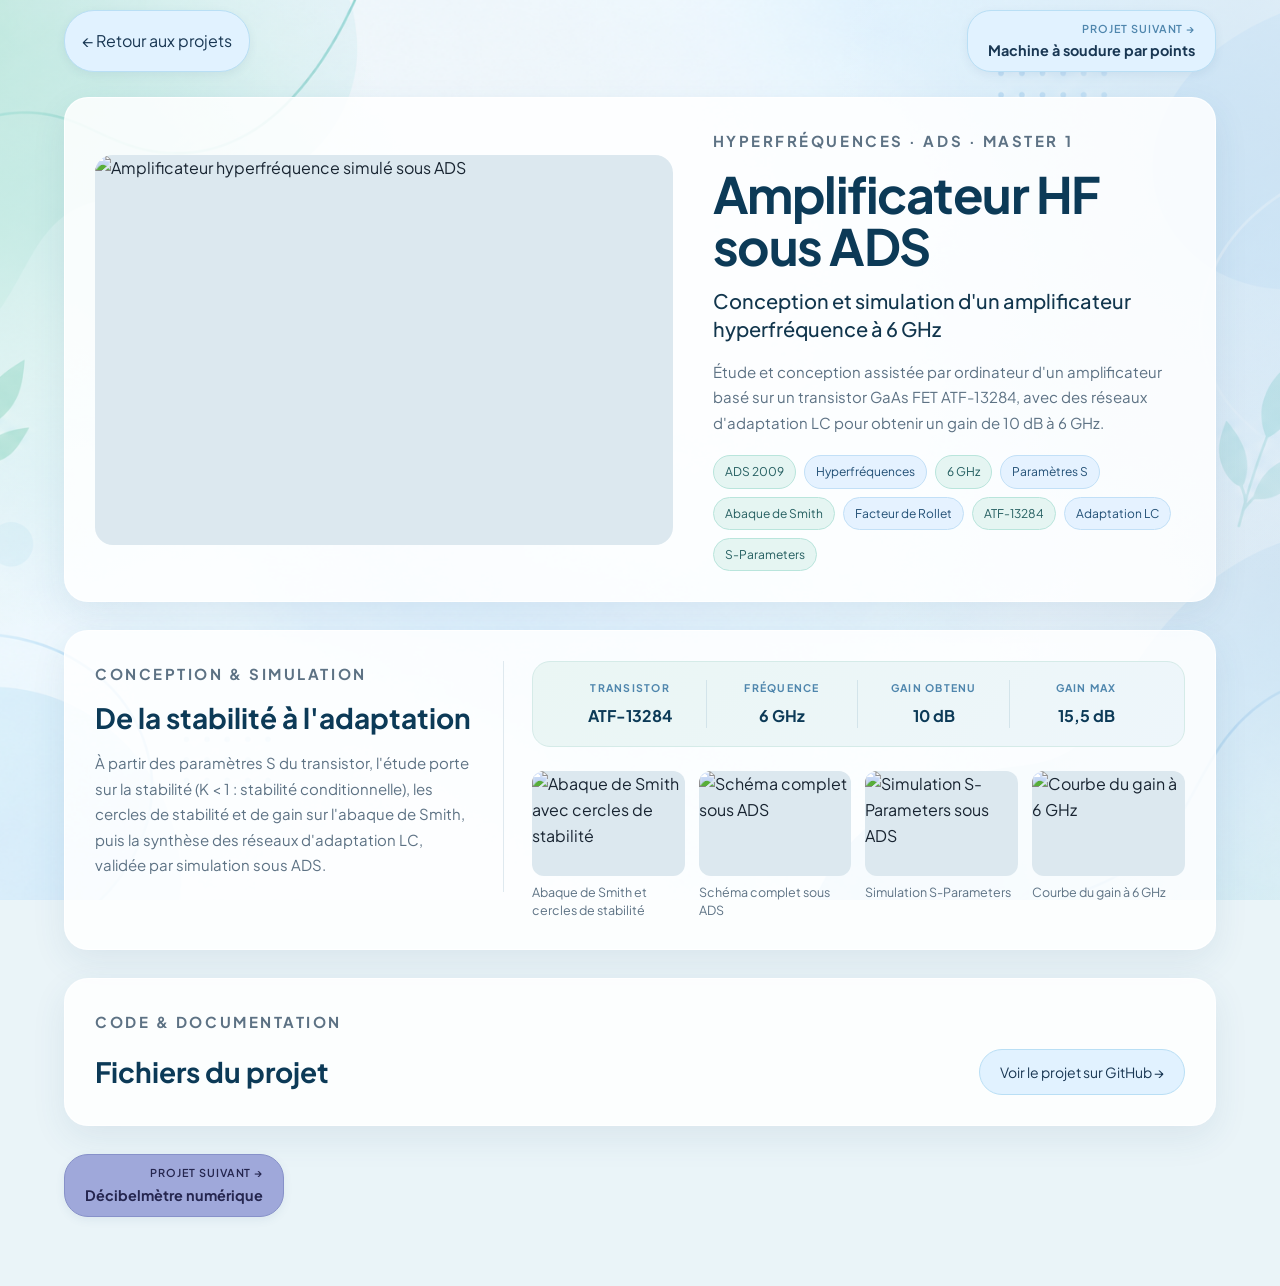
==== commit a9c98359: "Mise à jour du design du portfolio" ====
--- a/ads-amplificateur.html
+++ b/ads-amplificateur.html
@@ -1,369 +1,430 @@
 <!DOCTYPE html>
 <html lang="fr">
+
 <head>
     <meta charset="UTF-8">
     <meta name="viewport" content="width=device-width, initial-scale=1.0">
-
     <title>Amplificateur HF sous ADS — Sara Messaoudi</title>
 
     <link rel="stylesheet" href="style.css">
 
     <style>
-        /* ==================================================
-           PAGE PROJET
-        ================================================== */
-
-        .project-page {
-            padding: 80px 0;
-        }
-
-        .project-page .container {
-            max-width: 1100px;
-            margin: auto;
-            padding: 0 25px;
-        }
-
-        .back-link {
-            display: inline-block;
-            margin-bottom: 40px;
-            text-decoration: none;
-            color: #555;
+        /* =========================================================
+           PAGE AMPLIFICATEUR HF — tout le style est ici, rien à ajouter
+           dans style.css
+        ========================================================= */
+
+        body {
+            background-color: #eaf4f8;
+            background-image:
+                radial-gradient(circle at 0% 25%, rgba(190, 232, 220, 0.55) 0, transparent 28%),
+                radial-gradient(circle at 100% 15%, rgba(205, 225, 240, 0.7) 0, transparent 30%),
+                radial-gradient(circle at 100% 65%, rgba(205, 225, 240, 0.6) 0, transparent 28%),
+                url("images/background-portfolio.png");
+            background-size: auto, auto, auto, cover;
+            background-attachment: fixed;
+        }
+
+        .proj-page {
+            width: min(1180px, 90%);
+            margin: 0 auto;
+            padding: 40px 0 45px;
+        }
+
+        /* Bouton retour */
+
+        .proj-back {
+            display: inline-flex;
+            align-items: center;
+            gap: 8px;
+            margin-bottom: 25px;
+            padding: 10px 17px;
+            border-radius: 30px;
+            background: #e1f2ff;
+            border: 1px solid #b9dff5;
+            color: #193753;
+            font-size: 14px;
+            box-shadow: 0 3px 10px rgba(49, 93, 125, 0.08);
+            transition: 0.25s ease;
+        }
+
+        .proj-back:hover {
+            background: #cce9fb;
+            transform: translateY(-2px);
+        }
+
+        /* Cartes */
+
+        .proj-card {
+            margin-bottom: 28px;
+            padding: 30px;
+            background: rgba(255, 255, 255, 0.85);
+            border: 1px solid rgba(255, 255, 255, 0.9);
+            border-radius: 24px;
+            box-shadow: 0 12px 35px rgba(48, 91, 120, 0.09);
+            color: #182431;
+        }
+
+        .proj-category,
+        .proj-label {
+            color: #4f86ad;
+            font-size: 0.72rem;
+            letter-spacing: 0.17em;
+            font-weight: 700;
+            margin-bottom: 12px;
+        }
+
+        .proj-card h1,
+        .proj-card h2 {
+            color: #0c3a57;
+        }
+
+        .proj-title {
+            font-size: 28px;
+            line-height: 1.2;
+            margin: 8px 0 16px;
+        }
+
+        .proj-card p {
+            color: #5d7284;
+            font-size: 15px;
+            line-height: 1.7;
+            margin-bottom: 14px;
+        }
+
+        /* =========================
+           CARTE 1 : PRÉSENTATION
+        ========================= */
+
+        .proj-intro {
+            display: grid;
+            grid-template-columns: 1.1fr 0.9fr;
+            gap: 40px;
+            align-items: center;
+        }
+
+        .proj-intro-image img {
+            width: 100%;
+            height: 390px;
+            object-fit: cover;
+            display: block;
+            border-radius: 18px;
+            background: #dce8ef; /* gris-bleu tant que la photo n'est pas ajoutée */
+        }
+
+        .proj-intro h1 {
+            font-size: clamp(34px, 4vw, 50px);
+            line-height: 1.05;
+            letter-spacing: -0.03em;
+            margin: 10px 0 14px;
+        }
+
+        .proj-intro h2 {
+            font-size: 20px;
+            line-height: 1.4;
             font-weight: 500;
-            transition: 0.3s;
-        }
-
-        .back-link:hover {
-            color: #000;
-        }
-
-        /* HERO */
-
-        .project-hero {
-            margin-bottom: 60px;
-        }
-
-        .project-category {
-            font-size: 0.85rem;
-            letter-spacing: 2px;
-            text-transform: uppercase;
-            color: #777;
-            margin-bottom: 15px;
-        }
-
-        .project-hero h1 {
-            font-size: 3rem;
-            margin-bottom: 15px;
-            line-height: 1.15;
-        }
-
-        .project-hero h2 {
-            font-size: 1.35rem;
-            font-weight: 400;
-            color: #666;
-            margin-bottom: 25px;
-        }
-
-        .project-intro {
-            max-width: 850px;
-            font-size: 1.05rem;
-            line-height: 1.8;
-            color: #444;
-        }
-
-        .project-tags {
+            color: #12364d;
+            margin-bottom: 16px;
+        }
+
+        .proj-tags {
             display: flex;
             flex-wrap: wrap;
-            gap: 10px;
-            margin-top: 25px;
-        }
-
-        .project-tags span {
-            padding: 8px 14px;
-            border: 1px solid #ddd;
+            gap: 8px;
+            margin-top: 20px;
+        }
+
+        .proj-tags span {
+            padding: 6px 11px;
             border-radius: 20px;
-            font-size: 0.85rem;
-            color: #555;
-        }
-
-        /* IMAGE PRINCIPALE */
-
-        .project-main-image {
-            margin: 50px 0 80px;
-        }
-
-        .project-main-image img {
-            width: 100%;
-            max-height: 600px;
-            object-fit: cover;
-            border-radius: 12px;
-            display: block;
-        }
-
-        /* SECTIONS */
-
-        .project-section {
-            margin-bottom: 80px;
-        }
-
-        .project-section-number {
-            font-size: 0.8rem;
-            letter-spacing: 2px;
-            color: #888;
-            margin-bottom: 10px;
-        }
-
-        .project-section h3 {
-            font-size: 2rem;
-            margin-bottom: 25px;
-        }
-
-        .project-section p {
-            font-size: 1rem;
-            line-height: 1.8;
-            color: #444;
-            max-width: 900px;
-        }
-
-        /* LISTES */
-
-        .project-list {
-            padding-left: 20px;
-            max-width: 900px;
-        }
-
-        .project-list li {
-            margin-bottom: 12px;
-            line-height: 1.7;
-            color: #444;
-        }
-
-        /* ARCHITECTURE */
-
-        .architecture {
+            font-size: 12px;
+            background: #e5f5f2;
+            border: 1px solid #b9e5dc;
+            color: #245e60;
+        }
+
+        .proj-tags span:nth-child(even) {
+            background: #e5f2ff;
+            border-color: #c2e0f7;
+            color: #214f75;
+        }
+
+        /* =========================
+           CARTE 2 : FONCTIONNEMENT
+        ========================= */
+
+        .proj-split {
+            display: grid;
+            grid-template-columns: 0.75fr 1.25fr;
+            align-items: start;
+        }
+
+        .proj-text {
+            padding-right: 30px;
+            border-right: 1px solid #dfe9ef;
+        }
+
+        .proj-side {
+            padding-left: 28px;
+            min-width: 0;
+        }
+
+        .proj-flow {
             display: flex;
             flex-wrap: wrap;
             align-items: center;
-            justify-content: center;
-            gap: 12px;
-            margin-top: 35px;
-        }
-
-        .architecture-block {
-            padding: 20px;
-            min-width: 145px;
+            gap: 8px;
+            margin-bottom: 24px;
+        }
+
+        .proj-step {
+            padding: 7px 13px;
+            border-radius: 20px;
+            font-size: 12.5px;
+            background: #e5f5f2;
+            border: 1px solid #b9e5dc;
+            color: #245e60;
+        }
+
+        .proj-step:nth-of-type(even) {
+            background: #e5f2ff;
+            border-color: #c2e0f7;
+            color: #214f75;
+        }
+
+        .proj-arrow {
+            color: #7aa6c2;
+            font-size: 15px;
+        }
+
+        .proj-specs {
+            display: grid;
+            grid-template-columns: repeat(4, 1fr);
+            background: linear-gradient(135deg, #eaf6f4, #eef6fb);
+            border: 1px solid #d5ebe8;
+            border-radius: 18px;
+            padding: 18px 22px;
+        }
+
+        .proj-spec {
             text-align: center;
-            border: 1px solid #ddd;
-            border-radius: 10px;
-            background: #fafafa;
-            font-weight: 600;
-        }
-
-        .architecture-arrow {
-            font-size: 1.5rem;
-            color: #888;
-        }
-
-        /* CARTES TECHNIQUES */
-
-        .technical-grid {
+            padding: 0 6px;
+            border-right: 1px solid #d3e4ea;
+        }
+
+        .proj-spec:last-child {
+            border-right: none;
+        }
+
+        .proj-spec span {
+            display: block;
+            font-size: 10.5px;
+            letter-spacing: 0.12em;
+            font-weight: 700;
+            color: #4f86ad;
+            margin-bottom: 6px;
+        }
+
+        .proj-spec strong {
+            font-size: 16px;
+            color: #0c3a57;
+        }
+
+        /* =========================
+           CARTE 3 : GALERIE
+        ========================= */
+
+        .proj-gallery {
             display: grid;
-            grid-template-columns: repeat(auto-fit, minmax(240px, 1fr));
-            gap: 20px;
-            margin-top: 30px;
-        }
-
-        .technical-card {
-            padding: 25px;
-            border: 1px solid #ddd;
+            grid-template-columns: repeat(3, minmax(0, 1fr));
+            gap: 16px;
+        }
+
+        .proj-gallery figure {
+            margin: 0;
+            min-width: 0;
+        }
+
+        .proj-gallery img {
+            width: 100%;
+            height: 150px;
+            object-fit: cover;
+            display: block;
             border-radius: 12px;
-        }
-
-        .technical-card h4 {
-            margin-bottom: 12px;
-            font-size: 1.05rem;
-        }
-
-        .technical-card p {
-            font-size: 0.95rem;
+            background: #dce8ef;
+        }
+
+        .proj-gallery figcaption {
+            font-size: 12.5px;
+            line-height: 1.4;
+            color: #5d7284;
+            margin-top: 8px;
+        }
+
+        /* =========================
+           CARTE 4 : RÉSULTATS / PERSPECTIVES
+        ========================= */
+
+        .proj-two {
+            display: grid;
+            grid-template-columns: 1fr 1fr;
+            gap: 40px;
+            align-items: start;
+        }
+
+        .proj-list {
+            list-style: none;
+            padding: 0;
+            margin: 0;
+        }
+
+        .proj-list li {
+            position: relative;
+            padding: 9px 0 9px 22px;
+            color: #5d7284;
+            font-size: 15px;
             line-height: 1.6;
-        }
-
-        /* FORMULES */
-
-        .formula-box {
-            margin: 30px 0;
-            padding: 25px;
-            background: #fafafa;
-            border: 1px solid #ddd;
-            border-radius: 10px;
-            font-family: "Times New Roman", serif;
-            font-size: 1.1rem;
-            line-height: 2;
-            overflow-x: auto;
-        }
-
-        /* GALERIE */
-
-        .project-gallery {
-            display: grid;
-            grid-template-columns: repeat(auto-fit, minmax(250px, 1fr));
-            gap: 20px;
-            margin-top: 35px;
-        }
-
-        .project-gallery img {
-            width: 100%;
-            height: 250px;
-            object-fit: cover;
-            border-radius: 10px;
-            display: block;
-        }
-
-        /* CODE */
-
-        .code-block {
-            background: #111;
-            color: #eee;
-            padding: 25px;
-            border-radius: 10px;
-            overflow-x: auto;
-            margin-top: 25px;
-        }
-
-        .code-block pre {
-            margin: 0;
-            font-family: Consolas, Monaco, monospace;
-            font-size: 0.9rem;
-            line-height: 1.6;
-        }
-
-        /* RESSOURCES */
-
-        .project-links {
+            border-bottom: 1px solid #e3edf2;
+        }
+
+        .proj-list li:last-child {
+            border-bottom: none;
+        }
+
+        .proj-list li::before {
+            content: "";
+            position: absolute;
+            left: 0;
+            top: 17px;
+            width: 9px;
+            height: 9px;
+            border-radius: 50%;
+            background: #7fc8b8;
+        }
+
+        .proj-list li:nth-child(even)::before {
+            background: #7fb6e3;
+        }
+
+        /* =========================
+           CARTE 5 : CODE & GITHUB
+        ========================= */
+
+        .proj-code-head {
             display: flex;
+            align-items: center;
+            justify-content: space-between;
             flex-wrap: wrap;
-            gap: 15px;
-            margin-top: 30px;
-        }
-
-        .project-button {
+            gap: 16px;
+        }
+
+        .proj-btn {
             display: inline-block;
-            padding: 13px 22px;
-            border: 1px solid #222;
-            border-radius: 8px;
-            text-decoration: none;
-            color: #222;
-            transition: 0.3s;
-        }
-
-        .project-button:hover {
-            background: #222;
-            color: white;
-        }
-
-        /* FIN */
-
-        .project-end {
-            margin-top: 80px;
-            padding-top: 40px;
-            border-top: 1px solid #ddd;
-        }
-
-        @media (max-width: 700px) {
-
-            .project-hero h1 {
-                font-size: 2.2rem;
-            }
-
-            .project-hero h2 {
-                font-size: 1.1rem;
-            }
-
-            .project-section h3 {
-                font-size: 1.6rem;
-            }
-
-            .architecture {
-                flex-direction: column;
-            }
-
-            .architecture-arrow {
-                transform: rotate(90deg);
+            padding: 11px 20px;
+            border-radius: 30px;
+            background: #e1f2ff;
+            border: 1px solid #b9dff5;
+            color: #193753;
+            font-size: 14px;
+            transition: 0.25s ease;
+        }
+
+        .proj-btn:hover {
+            background: #cce9fb;
+            transform: translateY(-2px);
+        }
+
+        .proj-gallery-4 {
+            grid-template-columns: repeat(4, minmax(0, 1fr));
+            gap: 14px;
+        }
+
+        .proj-gallery-4 img {
+            height: 105px;
+        }
+
+        /* =========================
+           TÉLÉPHONE ET TABLETTE
+        ========================= */
+
+        @media (max-width: 800px) {
+
+            .proj-intro,
+            .proj-split,
+            .proj-two {
+                grid-template-columns: 1fr;
+                gap: 25px;
+            }
+
+            .proj-intro-image img {
+                height: 300px;
+            }
+
+            .proj-text {
+                padding-right: 0;
+                border-right: none;
+            }
+
+            .proj-side {
+                padding-left: 0;
+            }
+
+            .proj-specs {
+                grid-template-columns: repeat(2, 1fr);
+                gap: 18px 0;
+            }
+
+            .proj-spec:nth-child(2n) {
+                border-right: none;
+            }
+
+            .proj-gallery,
+            .proj-gallery-4 {
+                grid-template-columns: repeat(2, minmax(0, 1fr));
+            }
+
+            .proj-gallery-4 img {
+                height: 130px;
+            }
+
+            .proj-gallery img {
+                height: 130px;
             }
         }
     </style>
 </head>
 
-
 <body>
 
-    <!-- ==================================================
-         HEADER
-    ================================================== -->
-
-    <header>
-
-        <nav>
-
-            <div class="logo">
-                Sara Messaoudi
+    <main class="container leme-page">
+
+       <div class="project-topbar">
+    <a href="index.html#projet-05" class="project-back">← Retour aux projets</a>
+
+    <a href="spot-welder.html" class="project-nav-btn project-nav-next">
+        <span>PROJET SUIVANT →</span>
+        <strong> Machine à soudure par points</strong>
+    </a>
+</div>
+        <!-- ===== CARTE 1 : PRÉSENTATION ===== -->
+        <section class="proj-card proj-intro">
+
+            <div class="proj-intro-image">
+                <img src="images/ads-amplificateur/schema-global.jpg" alt="Amplificateur hyperfréquence simulé sous ADS">
             </div>
 
-            <div class="nav-links">
-                <a href="index.html#projets">Projets</a>
-                <a href="index.html#experience">Expérience</a>
-                <a href="index.html#contact">Contact</a>
-            </div>
-
-        </nav>
-
-    </header>
-
-
-    <!-- ==================================================
-         PAGE PROJET
-    ================================================== -->
-
-    <main class="project-page">
-
-        <div class="container">
-
-            <a href="index.html#projets" class="back-link">
-                ← Retour aux projets
-            </a>
-
-
-            <!-- ==================================================
-                 HERO
-            ================================================== -->
-
-            <section class="project-hero">
-
-                <div class="project-category">
-                    HYPERFRÉQUENCES / ADS / MASTER 1
-                </div>
-
-                <h1>
-                    Amplificateur HF sous ADS
-                </h1>
-
-                <h2>
-                    Conception et simulation d'un amplificateur hyperfréquence à 6 GHz
-                </h2>
-
-                <p class="project-intro">
-                    Étude et conception assistée par ordinateur d'un
-                    amplificateur hyperfréquence basé sur un transistor
-                    GaAs FET ATF-13284. L'étude porte sur la stabilité
-                    du transistor, l'analyse des paramètres S, les
-                    cercles de stabilité et de gain sur l'Abaque de
-                    Smith ainsi que la synthèse de réseaux
-                    d'adaptation LC permettant d'obtenir un gain
-                    de 10 dB à 6 GHz.
+            <div>
+                <p class="proj-category">HYPERFRÉQUENCES · ADS · MASTER 1</p>
+                <h1>Amplificateur HF sous ADS</h1>
+                <h2>Conception et simulation d'un amplificateur hyperfréquence à 6 GHz</h2>
+
+                <p>
+                    Étude et conception assistée par ordinateur d'un amplificateur
+                    basé sur un transistor GaAs FET ATF-13284, avec des réseaux
+                    d'adaptation LC pour obtenir un gain de 10 dB à 6 GHz.
                 </p>
 
-                <div class="project-tags">
-
+                <div class="proj-tags">
                     <span>ADS 2009</span>
                     <span>Hyperfréquences</span>
                     <span>6 GHz</span>
@@ -373,955 +434,99 @@
                     <span>ATF-13284</span>
                     <span>Adaptation LC</span>
                     <span>S-Parameters</span>
-
                 </div>
-
-            </section>
-
-
-            <!-- ==================================================
-                 IMAGE PRINCIPALE
-            ================================================== -->
-
-            <div class="project-main-image">
-
-                <img
-                    src="images/ads-amplificateur/schema-global.jpg"
-                    alt="Amplificateur hyperfréquence simulé sous ADS">
-
             </div>
 
-
-            <!-- ==================================================
-                 01 - LE PROJET
-            ================================================== -->
-
-            <section class="project-section">
-
-                <div class="project-section-number">
-                    01 — LE PROJET
+        </section>
+
+
+        <!-- ===== CARTE 2 : CONCEPTION ET SIMULATION ===== -->
+        <section class="proj-card proj-split">
+
+            <div class="proj-text">
+                <p class="proj-category">CONCEPTION &amp; SIMULATION</p>
+                <h2 class="proj-title">De la stabilité à l'adaptation</h2>
+                <p>
+                    À partir des paramètres S du transistor, l'étude porte sur la
+                    stabilité (K &lt; 1 : stabilité conditionnelle), les cercles de
+                    stabilité et de gain sur l'abaque de Smith, puis la synthèse
+                    des réseaux d'adaptation LC, validée par simulation sous ADS.
+                </p>
+            </div>
+
+            <div class="proj-side">
+
+                <div class="proj-specs" style="margin-bottom:24px;">
+                    <div class="proj-spec">
+                        <span>TRANSISTOR</span>
+                        <strong>ATF-13284</strong>
+                    </div>
+                    <div class="proj-spec">
+                        <span>FRÉQUENCE</span>
+                        <strong>6 GHz</strong>
+                    </div>
+                    <div class="proj-spec">
+                        <span>GAIN OBTENU</span>
+                        <strong>10 dB</strong>
+                    </div>
+                    <div class="proj-spec">
+                        <span>GAIN MAX</span>
+                        <strong>15,5 dB</strong>
+                    </div>
                 </div>
 
-                <h3>
-                    Concevoir un amplificateur à 6 GHz
-                </h3>
-
-                <p>
-                    Ce devoir maison réalisé dans le cadre du module
-                    <strong>Hyperfréquences</strong> en Master 1
-                    Instrumentation à l'USTHB porte sur la conception
-                    et la simulation d'un amplificateur HF à
-                    <strong>6 GHz</strong>.
-                </p>
-
-                <p>
-                    L'objectif est de partir des paramètres S d'un
-                    transistor hyperfréquence afin d'étudier sa
-                    stabilité, de déterminer les conditions
-                    d'adaptation nécessaires et de synthétiser les
-                    réseaux d'entrée et de sortie permettant d'obtenir
-                    le gain recherché.
-                </p>
-
-                <p>
-                    L'ensemble de l'étude a été réalisé sous
-                    <strong>Agilent ADS 2009</strong>, depuis la
-                    modélisation du transistor jusqu'à la validation
-                    finale par simulation S-Parameters.
-                </p>
-
-            </section>
-
-
-            <!-- ==================================================
-                 02 - ARCHITECTURE
-            ================================================== -->
-
-            <section class="project-section">
-
-                <div class="project-section-number">
-                    02 — ARCHITECTURE
+                <div class="proj-gallery proj-gallery-4">
+
+                    <figure>
+                        <img src="images/ads-amplificateur/abaque-smith.jpg" alt="Abaque de Smith avec cercles de stabilité">
+                        <figcaption>Abaque de Smith et cercles de stabilité</figcaption>
+                    </figure>
+
+                    <figure>
+                        <img src="images/ads-amplificateur/schema-ads.jpg" alt="Schéma complet sous ADS">
+                        <figcaption>Schéma complet sous ADS</figcaption>
+                    </figure>
+
+                    <figure>
+                        <img src="images/ads-amplificateur/sparameters.jpg" alt="Simulation S-Parameters sous ADS">
+                        <figcaption>Simulation S-Parameters</figcaption>
+                    </figure>
+
+                    <figure>
+                        <img src="images/ads-amplificateur/courbe-gain.jpg" alt="Courbe du gain à 6 GHz">
+                        <figcaption>Courbe du gain à 6 GHz</figcaption>
+                    </figure>
+
                 </div>
 
-                <h3>
-                    Structure de l'amplificateur
-                </h3>
-
-                <p>
-                    L'amplificateur est constitué d'un transistor
-                    GaAs FET entouré de deux réseaux d'adaptation.
-                    L'objectif de ces réseaux est de transformer les
-                    impédances de la source et de la charge
-                    de 50 Ω vers les conditions d'adaptation
-                    déterminées à partir des paramètres S.
-                </p>
-
-                <div class="architecture">
-
-                    <div class="architecture-block">
-                        Source
-                        <br>
-                        50 Ω
-                    </div>
-
-                    <div class="architecture-arrow">
-                        →
-                    </div>
-
-                    <div class="architecture-block">
-                        Adaptation
-                        <br>
-                        LC entrée
-                    </div>
-
-                    <div class="architecture-arrow">
-                        →
-                    </div>
-
-                    <div class="architecture-block">
-                        ATF-13284
-                        <br>
-                        GaAs FET
-                    </div>
-
-                    <div class="architecture-arrow">
-                        →
-                    </div>
-
-                    <div class="architecture-block">
-                        Adaptation
-                        <br>
-                        LC sortie
-                    </div>
-
-                    <div class="architecture-arrow">
-                        →
-                    </div>
-
-                    <div class="architecture-block">
-                        Charge
-                        <br>
-                        50 Ω
-                    </div>
-
-                </div>
-
-            </section>
-
-
-            <!-- ==================================================
-                 03 - PARAMETRES S
-            ================================================== -->
-
-            <section class="project-section">
-
-                <div class="project-section-number">
-                    03 — PARAMÈTRES S
-                </div>
-
-                <h3>
-                    Caractérisation du transistor
-                </h3>
-
-                <p>
-                    La conception commence par l'étude de la matrice
-                    des paramètres S du transistor
-                    <strong>ATF-13284</strong> à la fréquence de
-                    fonctionnement de 6 GHz.
-                </p>
-
-                <p>
-                    Ces paramètres permettent de caractériser le
-                    comportement du transistor en termes de réflexion
-                    et de transmission et constituent la base du
-                    calcul des conditions de stabilité et
-                    d'adaptation.
-                </p>
-
-                <div class="technical-grid">
-
-                    <div class="technical-card">
-
-                        <h4>
-                            Transistor
-                        </h4>
-
-                        <p>
-                            GaAs FET Agilent ATF-13284.
-                        </p>
-
-                    </div>
-
-                    <div class="technical-card">
-
-                        <h4>
-                            Fréquence
-                        </h4>
-
-                        <p>
-                            Fréquence de conception :
-                            <strong>6.00 GHz</strong>.
-                        </p>
-
-                    </div>
-
-                    <div class="technical-card">
-
-                        <h4>
-                            Polarisation
-                        </h4>
-
-                        <p>
-                            V<sub>DS</sub> = 4 V et
-                            I<sub>D</sub> = 40 mA.
-                        </p>
-
-                    </div>
-
-                    <div class="technical-card">
-
-                        <h4>
-                            Terminaisons
-                        </h4>
-
-                        <p>
-                            Source et charge de référence :
-                            <strong>50 Ω</strong>.
-                        </p>
-
-                    </div>
-
-                </div>
-
-            </section>
-
-
-            <!-- ==================================================
-                 04 - STABILITE
-            ================================================== -->
-
-            <section class="project-section">
-
-                <div class="project-section-number">
-                    04 — STABILITÉ
-                </div>
-
-                <h3>
-                    Analyse du facteur de Rollet
-                </h3>
-
-                <p>
-                    Avant de rechercher les conditions de gain,
-                    la stabilité du transistor est étudiée à partir
-                    de sa matrice S.
-                </p>
-
-                <p>
-                    Le <strong>facteur de Rollet K</strong> et le
-                    déterminant de la matrice S sont calculés afin
-                    de déterminer le domaine de stabilité du
-                    transistor.
-                </p>
-
-                <div class="formula-box">
-
-                    Δ = S<sub>11</sub>S<sub>22</sub>
-                    − S<sub>12</sub>S<sub>21</sub>
-
-                    <br><br>
-
-                    K =
-                    (1 − |S<sub>11</sub>|² − |S<sub>22</sub>|²
-                    + |Δ|²)
-                    /
-                    (2|S<sub>12</sub>S<sub>21</sub>|)
-
-                </div>
-
-                <p>
-                    L'étude théorique donne un facteur de stabilité
-                    de <strong>K = 0.353</strong>, tandis que la
-                    simulation sous ADS donne
-                    <strong>K = 0.780</strong>.
-                </p>
-
-                <p>
-                    Dans les deux cas, K reste inférieur à 1 :
-                    le transistor présente donc une
-                    <strong>stabilité conditionnelle</strong> à la
-                    fréquence étudiée.
-                </p>
-
-            </section>
-
-
-            <!-- ==================================================
-                 05 - ABAQUE DE SMITH
-            ================================================== -->
-
-            <section class="project-section">
-
-                <div class="project-section-number">
-                    05 — ABAQUE DE SMITH
-                </div>
-
-                <h3>
-                    Cercles de stabilité et de gain
-                </h3>
-
-                <p>
-                    Les résultats analytiques sont ensuite reportés
-                    sur l'<strong>Abaque de Smith</strong> à l'aide
-                    des outils de simulation ADS.
-                </p>
-
-                <p>
-                    Les cercles de stabilité permettent d'identifier
-                    les régions dans lesquelles les coefficients de
-                    réflexion de la source et de la charge doivent
-                    être sélectionnés afin de conserver un
-                    fonctionnement stable.
-                </p>
-
-                <p>
-                    Un cercle de gain constant correspondant à
-                    <strong>G<sub>p</sub> = 10 dB</strong> est
-                    également déterminé.
-                </p>
-
-                <div class="project-gallery">
-
-                    <img
-                        src="images/ads-amplificateur/abaque-smith.jpg"
-                        alt="Abaque de Smith avec cercles de stabilité">
-
-                    <img
-                        src="images/ads-amplificateur/cercle-gain.jpg"
-                        alt="Cercle de gain constant à 10 dB">
-
-                </div>
-
-            </section>
-
-
-            <!-- ==================================================
-                 06 - GAIN
-            ================================================== -->
-
-            <section class="project-section">
-
-                <div class="project-section-number">
-                    06 — GAIN
-                </div>
-
-                <h3>
-                    Choix du gain de conception
-                </h3>
-
-                <p>
-                    Le gain maximal théorique du transistor est
-                    évalué à environ
-                    <strong>15.521 dB</strong>.
-                </p>
-
-                <p>
-                    Cependant, en raison de la stabilité conditionnelle
-                    du transistor, le gain maximal ne constitue pas
-                    nécessairement une condition de fonctionnement
-                    stable.
-                </p>
-
-                <p>
-                    Le choix est donc porté sur un gain de conception
-                    de <strong>10 dB</strong>, correspondant à une
-                    région identifiée sur l'Abaque de Smith tout en
-                    respectant les contraintes de stabilité.
-                </p>
-
-                <div class="technical-grid">
-
-                    <div class="technical-card">
-
-                        <h4>
-                            Gain maximal
-                        </h4>
-
-                        <p>
-                            MaxGain1 =
-                            <strong>15.521 dB</strong>.
-                        </p>
-
-                    </div>
-
-                    <div class="technical-card">
-
-                        <h4>
-                            Gain de conception
-                        </h4>
-
-                        <p>
-                            G<sub>p</sub> =
-                            <strong>10.000 dB</strong>.
-                        </p>
-
-                    </div>
-
-                    <div class="technical-card">
-
-                        <h4>
-                            Fréquence
-                        </h4>
-
-                        <p>
-                            <strong>6.000 GHz</strong>.
-                        </p>
-
-                    </div>
-
-                </div>
-
-            </section>
-
-
-            <!-- ==================================================
-                 07 - ADAPTATION
-            ================================================== -->
-
-            <section class="project-section">
-
-                <div class="project-section-number">
-                    07 — ADAPTATION D'IMPÉDANCE
-                </div>
-
-                <h3>
-                    Synthèse des réseaux d'adaptation
-                </h3>
-
-                <p>
-                    Une fois les coefficients de réflexion
-                    <strong>Γ<sub>S</sub></strong> et
-                    <strong>Γ<sub>L</sub></strong> déterminés,
-                    les impédances correspondantes sont calculées
-                    afin de concevoir les réseaux d'adaptation
-                    d'entrée et de sortie.
-                </p>
-
-                <div class="technical-grid">
-
-                    <div class="technical-card">
-
-                        <h4>
-                            Impédance d'entrée
-                        </h4>
-
-                        <p>
-                            Z<sub>in</sub> =
-                            <strong>22.156 + j15.041 Ω</strong>
-                        </p>
-
-                    </div>
-
-                    <div class="technical-card">
-
-                        <h4>
-                            Impédance de sortie
-                        </h4>
-
-                        <p>
-                            Z<sub>out</sub> =
-                            <strong>287.628 + j235.935 Ω</strong>
-                        </p>
-
-                    </div>
-
-                </div>
-
-                <p>
-                    L'adaptation est réalisée à l'aide de
-                    quadripôles LC à éléments localisés.
-                </p>
-
-            </section>
-
-
-            <!-- ==================================================
-                 08 - RESEAUX LC
-            ================================================== -->
-
-            <section class="project-section">
-
-                <div class="project-section-number">
-                    08 — RÉSEAUX LC
-                </div>
-
-                <h3>
-                    Synthèse des cellules d'adaptation
-                </h3>
-
-                <p>
-                    Les réseaux d'adaptation sont constitués de
-                    condensateurs et d'inductances dimensionnés à
-                    partir des conditions d'impédance déterminées
-                    précédemment.
-                </p>
-
-                <div class="technical-grid">
-
-                    <div class="technical-card">
-
-                        <h4>
-                            Adaptation d'entrée
-                        </h4>
-
-                        <p>
-                            L<sub>1</sub> =
-                            <strong>1.128 nH</strong>
-                            <br>
-                            C<sub>1</sub> =
-                            <strong>502.88 fF</strong>
-                        </p>
-
-                    </div>
-
-                    <div class="technical-card">
-
-                        <h4>
-                            Adaptation de sortie
-                        </h4>
-
-                        <p>
-                            L<sub>2</sub> =
-                            <strong>3.036 nH</strong>
-                            <br>
-                            C<sub>2</sub> =
-                            <strong>130.81 fF</strong>
-                        </p>
-
-                    </div>
-
-                </div>
-
-                <div class="project-gallery">
-
-                    <img
-                        src="images/ads-amplificateur/schema-adaptation-entree.jpg"
-                        alt="Réseau d'adaptation d'entrée sous ADS">
-
-                    <img
-                        src="images/ads-amplificateur/schema-adaptation-sortie.jpg"
-                        alt="Réseau d'adaptation de sortie sous ADS">
-
-                </div>
-
-            </section>
-
-
-            <!-- ==================================================
-                 09 - SCHEMA ADS
-            ================================================== -->
-
-            <section class="project-section">
-
-                <div class="project-section-number">
-                    09 — SIMULATION ADS
-                </div>
-
-                <h3>
-                    Modélisation du circuit complet
-                </h3>
-
-                <p>
-                    Le circuit complet est ensuite construit dans
-                    <strong>ADS 2009</strong> en intégrant le
-                    transistor ATF-13284, les réseaux LC d'entrée
-                    et de sortie ainsi que les terminaisons 50 Ω.
-                </p>
-
-                <p>
-                    Les simulations S-Parameters permettent de
-                    vérifier le comportement du circuit final autour
-                    de la fréquence de conception.
-                </p>
-
-                <div class="project-gallery">
-
-                    <img
-                        src="images/ads-amplificateur/schema-ads.jpg"
-                        alt="Schéma complet sous ADS">
-
-                    <img
-                        src="images/ads-amplificateur/sparameters.jpg"
-                        alt="Simulation S-Parameters sous ADS">
-
-                </div>
-
-            </section>
-
-
-            <!-- ==================================================
-                 10 - RESULTATS
-            ================================================== -->
-
-            <section class="project-section">
-
-                <div class="project-section-number">
-                    10 — RÉSULTATS
-                </div>
-
-                <h3>
-                    Validation à 6 GHz
-                </h3>
-
-                <p>
-                    La simulation finale confirme le fonctionnement
-                    du circuit adapté à la fréquence de conception.
-                </p>
-
-                <div class="technical-grid">
-
-                    <div class="technical-card">
-
-                        <h4>
-                            Fréquence
-                        </h4>
-
-                        <p>
-                            <strong>6.000 GHz</strong>
-                        </p>
-
-                    </div>
-
-                    <div class="technical-card">
-
-                        <h4>
-                            Gain obtenu
-                        </h4>
-
-                        <p>
-                            PwrGain1 =
-                            <strong>10.000 dB</strong>
-                        </p>
-
-                    </div>
-
-                    <div class="technical-card">
-
-                        <h4>
-                            Gain maximal
-                        </h4>
-
-                        <p>
-                            MaxGain1 =
-                            <strong>15.521 dB</strong>
-                        </p>
-
-                    </div>
-
-                </div>
-
-                <p>
-                    Le résultat obtenu correspond précisément au gain
-                    de conception de 10 dB à 6 GHz après insertion des
-                    réseaux d'adaptation.
-                </p>
-
-                <div class="project-gallery">
-
-                    <img
-                        src="images/ads-amplificateur/courbe-gain.jpg"
-                        alt="Courbe du gain à 6 GHz">
-
-                    <img
-                        src="images/ads-amplificateur/resultat-final.jpg"
-                        alt="Résultat de simulation final">
-
-                </div>
-
-            </section>
-
-
-            <!-- ==================================================
-                 11 - METHODOLOGIE
-            ================================================== -->
-
-            <section class="project-section">
-
-                <div class="project-section-number">
-                    11 — MÉTHODOLOGIE
-                </div>
-
-                <h3>
-                    De l'analyse théorique à la simulation
-                </h3>
-
-                <ul class="project-list">
-
-                    <li>
-                        Calcul du déterminant Δ et du facteur de
-                        stabilité de Rollet K.
-                    </li>
-
-                    <li>
-                        Détermination du gain maximal et des
-                        paramètres des cercles de stabilité.
-                    </li>
-
-                    <li>
-                        Tracé des cercles de stabilité et de gain
-                        constant sur l'Abaque de Smith.
-                    </li>
-
-                    <li>
-                        Sélection du point de fonctionnement
-                        correspondant à un gain de 10 dB.
-                    </li>
-
-                    <li>
-                        Détermination des coefficients de réflexion
-                        Γ<sub>S</sub> et Γ<sub>L</sub>.
-                    </li>
-
-                    <li>
-                        Calcul des impédances d'entrée et de sortie.
-                    </li>
-
-                    <li>
-                        Synthèse des réseaux d'adaptation LC.
-                    </li>
-
-                    <li>
-                        Validation finale par simulation
-                        S-Parameters sous ADS.
-                    </li>
-
-                </ul>
-
-            </section>
-
-
-            <!-- ==================================================
-                 12 - DIFFICULTE
-            ================================================== -->
-
-            <section class="project-section">
-
-                <div class="project-section-number">
-                    12 — DIFFICULTÉ PRINCIPALE
-                </div>
-
-                <h3>
-                    Compromis entre gain et stabilité
-                </h3>
-
-                <p>
-                    La principale contrainte de la conception provient
-                    de la <strong>stabilité conditionnelle</strong>
-                    du transistor ATF-13284 à 6 GHz.
-                </p>
-
-                <p>
-                    Avec un facteur K inférieur à 1, il n'est pas
-                    possible de sélectionner arbitrairement les
-                    conditions d'adaptation pour atteindre le gain
-                    maximal théorique sans prendre en compte le
-                    risque d'instabilité.
-                </p>
-
-                <p>
-                    L'étude des cercles de stabilité sur l'Abaque
-                    de Smith permet ainsi de sélectionner une zone
-                    de fonctionnement adaptée au gain recherché
-                    de 10 dB.
-                </p>
-
-            </section>
-
-
-            <!-- ==================================================
-                 13 - OUTILS
-            ================================================== -->
-
-            <section class="project-section">
-
-                <div class="project-section-number">
-                    13 — OUTILS
-                </div>
-
-                <h3>
-                    Environnement de conception
-                </h3>
-
-                <div class="technical-grid">
-
-                    <div class="technical-card">
-
-                        <h4>
-                            ADS 2009
-                        </h4>
-
-                        <p>
-                            Advanced Design System utilisé pour la
-                            modélisation, la conception et la
-                            simulation du circuit HF.
-                        </p>
-
-                    </div>
-
-                    <div class="technical-card">
-
-                        <h4>
-                            Smith Chart Utility
-                        </h4>
-
-                        <p>
-                            Utilisé pour l'étude graphique des
-                            coefficients de réflexion, de la stabilité
-                            et de l'adaptation d'impédance.
-                        </p>
-
-                    </div>
-
-                    <div class="technical-card">
-
-                        <h4>
-                            S-Parameters
-                        </h4>
-
-                        <p>
-                            Simulation du comportement du transistor
-                            et validation du gain du circuit final.
-                        </p>
-
-                    </div>
-
-                    <div class="technical-card">
-
-                        <h4>
-                            AC Simulation
-                        </h4>
-
-                        <p>
-                            Analyse de la réponse du circuit autour
-                            de la fréquence de fonctionnement.
-                        </p>
-
-                    </div>
-
-                </div>
-
-            </section>
-
-
-            <!-- ==================================================
-                 14 - PERSPECTIVES
-            ================================================== -->
-
-            <section class="project-section">
-
-                <div class="project-section-number">
-                    14 — PERSPECTIVES
-                </div>
-
-                <h3>
-                    Vers une réalisation physique
-                </h3>
-
-                <ul class="project-list">
-
-                    <li>
-                        Optimisation automatique des paramètres
-                        de conception directement sous ADS.
-                    </li>
-
-                    <li>
-                        Optimisation des réseaux d'adaptation pour
-                        améliorer le compromis gain/stabilité.
-                    </li>
-
-                    <li>
-                        Remplacement des éléments localisés par
-                        des structures <strong>microstrip</strong>.
-                    </li>
-
-                    <li>
-                        Réalisation physique d'un amplificateur
-                        hyperfréquence fonctionnant à 6 GHz.
-                    </li>
-
-                    <li>
-                        Caractérisation expérimentale du circuit
-                        réalisé et comparaison avec les résultats
-                        de simulation.
-                    </li>
-
-                </ul>
-
-            </section>
-
-
-            <!-- ==================================================
-                 15 - RESSOURCES
-            ================================================== -->
-
-            <section class="project-section">
-
-                <div class="project-section-number">
-                    15 — RESSOURCES
-                </div>
-
-                <h3>
-                    Documentation du projet
-                </h3>
-
-                <p>
-                    Le compte rendu rassemble l'étude analytique du
-                    transistor, les paramètres S, les calculs de
-                    stabilité, les tracés sur l'Abaque de Smith,
-                    la synthèse des réseaux LC et les résultats
-                    des simulations ADS à 6 GHz.
-                </p>
-
-                <div class="project-links">
-
-                    <a
-                        href="#"
-                        class="project-button"
-                        target="_blank">
-                        GitHub →
-                    </a>
-
-                    <a
-                        href="documents/rapport-ads-amplificateur.pdf"
-                        class="project-button"
-                        target="_blank">
-                        Voir le rapport PDF →
-                    </a>
-
-                </div>
-
-            </section>
-
-
-            <!-- ==================================================
-                 FIN
-            ================================================== -->
-
-            <div class="project-end">
-
-                <a
-                    href="index.html#projets"
-                    class="back-link">
-
-                    ← Retour aux projets
-
-                </a>
-
             </div>
 
-        </div>
-
+        </section>
+
+
+        <!-- ===== CARTE 3 : DOCUMENTATION & GITHUB ===== -->
+        <section class="proj-card">
+
+            <p class="proj-category">CODE &amp; DOCUMENTATION</p>
+
+            <div class="proj-code-head">
+
+                <h2 class="proj-title" style="margin:0;">Fichiers du projet</h2>
+
+                <!-- Remplace le # par le lien de ton GitHub -->
+                <a href="#" class="proj-btn" target="_blank">Voir le projet sur GitHub →</a>
+
+            </div>
+
+        </section>
+        <div class="project-nav">
+
+       <a href="decibelmetre.html" class="project-nav-btn project-nav-next">
+        <span>PROJET SUIVANT →</span>
+        <strong>Décibelmètre numérique</strong>
+    </a>
+</div>
     </main>
-
 
 </body>
 </html>
--- a/style.css
+++ b/style.css
@@ -1,3 +1,5 @@
+@import url("https://fonts.googleapis.com/css2?family=Plus+Jakarta+Sans:wght@400;500;600;700;800&display=swap");
+
 /* ========================================================= */
 /* RESET */
 /* ========================================================= */
@@ -9,14 +11,21 @@
 }
 
 html {
-    scroll-behavior: smooth;
+    scroll-behavior: auto;
 }
 
 body {
-    font-family: Arial, Helvetica, sans-serif;
-    background: #f7f8fa;
+
+    font-family: 'Plus Jakarta Sans', Arial, Helvetica, sans-serif;
+    background-color: #edf6fa;
+    background-image: url("images/background-portfolio.png");
+    background-position: center top;
+    background-size: cover;
+    background-repeat: no-repeat;
+    background-attachment: fixed;
     color: #182431;
     line-height: 1.6;
+    min-height: 100vh;
 }
 
 a {
@@ -61,7 +70,7 @@
 }
 
 .section {
-    padding: 110px 0;
+    padding: 70px  0;
 }
 
 .section-label {
@@ -75,9 +84,9 @@
 .section-title {
     display: grid;
     grid-template-columns: 60px 1fr;
-    gap: 25px;
+    gap: 60px;
     align-items: start;
-    margin-bottom: 55px;
+    margin-bottom: 20px;
 }
 
 .section-title > span {
@@ -150,99 +159,45 @@
 }
 
 
-/* ========================================================= */
-/* HERO */
-/* ========================================================= */
-
-.hero {
-    min-height: 100vh;
-
-    display: flex;
-    align-items: center;
-
-    padding: 130px 0 90px;
-
-    background:
-        linear-gradient(
-            135deg,
-            #f7f8fa 0%,
-            #edf2f6 100%
-        );
-}
-
-.hero-content {
-    display: grid;
-    grid-template-columns: 1.5fr 1fr;
-    gap: 90px;
-    align-items: center;
-}
-
+
+/* ==================================================
+   IDENTITÉ — EN-TÊTE COMPACT
+   ================================================== */
+
+.identity {
+    padding: 125px 0 15px;
+    background: var(--background);
+    text-align: center;
+}
+
+.identity-main {
+    font-size: 1.15rem;
+    font-weight: 700;
+    letter-spacing: 0.04em;
+    color: var(--dark);
+    margin-bottom: 12px;
+}
+
+.identity-main span {
+    color: var(--blue);
+}
+
+.identity-specialties {
+    font-size: 0.82rem;
+    color: var(--grey);
+    letter-spacing: 0.04em;
+}
 .small-title {
     color: var(--blue);
+
     font-size: 0.75rem;
     letter-spacing: 0.22em;
     font-weight: 700;
-    margin-bottom: 25px;
-}
-
-.hero h1 {
-    font-size: clamp(4rem, 9vw, 8rem);
-    line-height: 0.88;
-    letter-spacing: -0.07em;
-    font-weight: 600;
-}
-
-.hero h1 span {
-    color: var(--blue);
-}
-
-.hero-description {
-    margin-top: 35px;
-
-    font-size: 1.25rem;
-    font-weight: 500;
-
-    max-width: 650px;
-}
-
-.hero-intro {
-    max-width: 650px;
-    color: var(--grey);
-    margin-top: 20px;
-    font-size: 1rem;
-}
-
-.hero-buttons {
-    display: flex;
-    gap: 15px;
-    margin-top: 35px;
-    flex-wrap: wrap;
-}
-
-.btn {
-    padding: 13px 23px;
-    border: 1px solid var(--dark);
-    font-size: 0.85rem;
-    transition: 0.25s ease;
-}
-
-.btn.primary {
-    background: var(--dark);
-    color: white;
-}
-
-.btn.primary:hover {
-    background: var(--blue);
-    border-color: var(--blue);
-}
-
-.btn.secondary {
-    background: transparent;
-}
-
-.btn.secondary:hover {
-    background: white;
-}
+
+    margin-bottom: 22px;
+}
+
+
 
 
 /* ========================================================= */
@@ -349,6 +304,8 @@
 
 .projects-section {
     background: white;
+    padding-top: 25px;
+    padding-bottom: 2px;
 }
 
 .projects-grid {
@@ -882,4 +839,1471 @@
         flex-direction: column;
     }
 
+}
+
+/* PAGE AQUAMONITOR */
+
+.project-page {
+   
+    padding: 0 0 35px;
+    margin-top: 0;
+    position: relative;
+    top: -100px;
+
+}
+
+.project-back {
+    display: inline-block;
+    margin-bottom: 25px;
+    text-decoration: none;
+}
+
+.aqua-slide {
+    margin-bottom: 65px;
+}
+
+/* Première section : grande photo + texte */
+
+.aqua-intro {
+    display: grid;
+    grid-template-columns: 1.1fr 0.9fr;
+    align-items: center;
+    gap: 40px;
+}
+
+.aqua-intro-image img {
+    width: 100%;
+    height: 390px;
+    object-fit: cover;
+    display: block;
+    border-radius: 6px;
+}
+
+.aqua-intro h1 {
+    font-size: clamp(36px, 4vw, 54px);
+    line-height: 1.05;
+    margin: 12px 0;
+}
+
+.aqua-intro h2 {
+    font-size: 21px;
+    line-height: 1.4;
+    margin-bottom: 16px;
+}
+
+.aqua-intro-text > p:not(.project-category) {
+    font-size: 15px;
+    line-height: 1.7;
+}
+
+/* Tags compacts */
+
+.project-tags {
+    display: flex;
+    flex-wrap: wrap;
+    gap: 8px;
+    margin-top: 20px;
+}
+
+.project-tags span {
+    padding: 6px 10px;
+    border: 1px solid currentColor;
+    border-radius: 20px;
+    font-size: 12px;
+}
+
+/* Deuxième section : texte + galerie */
+
+.aqua-realisation {
+    display: grid;
+    grid-template-columns: 0.7fr 1.3fr;
+    gap: 35px;
+    align-items: start;
+}
+
+.aqua-realisation-text h2 {
+    font-size: 30px;
+    line-height: 1.2;
+    margin: 12px 0 18px;
+}
+
+.aqua-realisation-text p {
+    font-size: 15px;
+    line-height: 1.7;
+}
+
+.aqua-gallery {
+    display: grid;
+    grid-template-columns: repeat(2, minmax(0, 1fr));
+    gap: 15px;
+}
+
+.aqua-gallery figure {
+    margin: 0;
+    min-width: 0;
+}
+
+.aqua-gallery img {
+    width: 100%;
+    height: 190px;
+    object-fit: cover;
+    display: block;
+    border-radius: 5px;
+}
+
+.aqua-gallery figcaption {
+    font-size: 12px;
+    margin-top: 8px;
+    opacity: 0.7;
+}
+
+.project-end {
+    margin-top: 0;
+    padding-top: 15px;
+}
+
+/* Téléphone et tablette */
+
+@media (max-width: 800px) {
+    .project-page {
+        padding-top: 85px;
+    }
+
+    .aqua-intro,
+    .aqua-realisation {
+        grid-template-columns: 1fr;
+        gap: 25px;
+    }
+
+    .aqua-intro-image img {
+        height: 300px;
+    }
+
+    .aqua-gallery img {
+        height: 160px;
+    }
+
+    .aqua-slide {
+        margin-bottom: 45px;
+    }
+}
+
+/* CARTES CLAIRES ET ARRONDIES */
+
+.aqua-card {
+    background: rgba(255, 255, 255, 0.82);
+    border: 1px solid rgba(255, 255, 255, 0.9);
+    border-radius: 24px;
+    box-shadow: 0 12px 35px rgba(48, 91, 120, 0.09);
+    padding: 30px;
+    backdrop-filter: blur(12px);
+}
+
+/* BOUTON RETOUR */
+
+.project-back {
+    display: inline-flex;
+    align-items: center;
+    gap: 8px;
+    padding: 10px 17px;
+    border-radius: 30px;
+    background: #e1f2ff;
+    border: 1px solid #b9dff5;
+    color: #193753;
+    box-shadow: 0 3px 10px rgba(49, 93, 125, 0.08);
+    transition: 0.25s ease;
+}
+
+.project-back:hover {
+    background: #cce9fb;
+    transform: translateY(-2px);
+}
+
+/* TAGS COLORÉS */
+
+.project-tags span {
+    background: #e5f5f2;
+    border-color: #b9e5dc;
+    color: #245e60;
+}
+
+.project-tags span:nth-child(even) {
+    background: #e5f2ff;
+    border-color: #c2e0f7;
+    color: #214f75;
+}
+
+/* ========================================================= */
+/* AQUAMONITOR — COULEURS & PARAMÈTRES (comme la maquette)   */
+/* ========================================================= */
+
+/* ----- Fond doux bleu / vert ----- */
+
+body {
+    background-color: #eaf4f8;
+    background-image:
+        radial-gradient(circle at 0% 25%, rgba(190, 232, 220, 0.55) 0, transparent 28%),
+        radial-gradient(circle at 100% 15%, rgba(205, 225, 240, 0.7) 0, transparent 30%),
+        radial-gradient(circle at 100% 65%, rgba(205, 225, 240, 0.6) 0, transparent 28%),
+        url("images/background-portfolio.png");
+    background-size: auto, auto, auto, cover;
+    background-attachment: fixed;
+}
+
+/* ----- Cartes blanches arrondies ----- */
+
+.project-page .aqua-card {
+    background: rgba(255, 255, 255, 0.85);
+    border: 1px solid rgba(255, 255, 255, 0.9);
+    border-radius: 24px;
+    box-shadow: 0 12px 35px rgba(48, 91, 120, 0.09);
+}
+
+/* ----- Textes colorés ----- */
+
+.aqua-card .project-category,
+.aqua-card .project-section-label {
+    color: #4f86ad;
+    opacity: 1;
+    font-weight: 700;
+}
+
+.aqua-intro .aqua-intro-text h1,
+.aqua-realisation .aqua-realisation-heading h2 {
+    color: #0c3a57;
+}
+
+.aqua-intro .aqua-intro-text h2 {
+    color: #12364d;
+}
+
+.aqua-intro .aqua-intro-text > p:not(.project-category),
+.aqua-realisation .aqua-realisation-heading p:not(.project-section-label) {
+    color: #5d7284;
+    opacity: 1;
+}
+
+.aqua-intro-image img {
+    border-radius: 18px;
+}
+
+/* ----- Tags verts / bleus en alternance ----- */
+
+.aqua-intro .project-tags span {
+    background: #e5f5f2;
+    border: 1px solid #b9e5dc;
+    color: #245e60;
+}
+
+.aqua-intro .project-tags span:nth-child(even) {
+    background: #e5f2ff;
+    border-color: #c2e0f7;
+    color: #214f75;
+}
+
+/* ========================================================= */
+/* PARAMÈTRES MESURÉS (pH, T°, EC, DO, NTU)                  */
+/* ========================================================= */
+
+/* Le bloc : fond dégradé vert/bleu + titre "PARAMÈTRES MESURÉS" */
+.aqua-realisation .aqua-features {
+    background: linear-gradient(135deg, #eaf6f4, #eef6fb);
+    border: 1px solid #d5ebe8;
+    border-radius: 18px;
+    padding: 18px 22px 20px;
+    gap: 0;
+}
+
+.aqua-realisation .aqua-features::before {
+    content: "PARAMÈTRES MESURÉS";
+    grid-column: 1 / -1;
+    font-size: 11px;
+    font-weight: 700;
+    letter-spacing: 0.17em;
+    color: #4f86ad;
+    margin-bottom: 14px;
+}
+
+/* Chaque case : plus de cadre, juste un séparateur vertical */
+.aqua-realisation .aqua-features .aqua-feature {
+    background: transparent;
+    border: none;
+    border-right: 1px solid #d3e4ea;
+    border-radius: 0;
+    padding: 0 6px;
+}
+
+.aqua-realisation .aqua-features .aqua-feature:last-child {
+    border-right: none;
+}
+
+.aqua-realisation .aqua-features .aqua-feature strong {
+    font-size: 14px;
+    color: #12364d;
+    margin-bottom: 3px;
+}
+
+.aqua-realisation .aqua-features .aqua-feature span {
+    font-size: 12px;
+    color: #6d8392;
+    opacity: 1;
+}
+
+/* Le rond coloré avec l'icône (créé en CSS, pas besoin de HTML) */
+.aqua-realisation .aqua-features .aqua-feature::before {
+    content: "";
+    display: block;
+    width: 46px;
+    height: 46px;
+    margin: 0 auto 9px;
+    border-radius: 50%;
+    border: 1px solid transparent;
+    background-repeat: no-repeat;
+    background-position: center;
+    background-size: 22px;
+}
+
+/* 1 — pH : goutte, bleu */
+.aqua-realisation .aqua-features .aqua-feature:nth-child(1)::before {
+    background-color: #dcefff;
+    border-color: #b5d9f3;
+    background-image: url("data:image/svg+xml,%3Csvg xmlns='http://www.w3.org/2000/svg' viewBox='0 0 24 24' fill='none' stroke='%232a7bb8' stroke-width='1.8' stroke-linecap='round' stroke-linejoin='round'%3E%3Cpath d='M12 3C12 3 5.5 10.5 5.5 14.5a6.5 6.5 0 0 0 13 0C18.5 10.5 12 3 12 3z'/%3E%3C/svg%3E");
+}
+
+/* 2 — T° : thermomètre, vert */
+.aqua-realisation .aqua-features .aqua-feature:nth-child(2)::before {
+    background-color: #dff3ea;
+    border-color: #b6e0cf;
+    background-image: url("data:image/svg+xml,%3Csvg xmlns='http://www.w3.org/2000/svg' viewBox='0 0 24 24' fill='none' stroke='%232f8f6b' stroke-width='1.8' stroke-linecap='round' stroke-linejoin='round'%3E%3Cpath d='M14 14.8V5a2 2 0 0 0-4 0v9.8a4 4 0 1 0 4 0z'/%3E%3Cpath d='M12 9v7'/%3E%3C/svg%3E");
+}
+
+/* 3 — EC : éclair, vert */
+.aqua-realisation .aqua-features .aqua-feature:nth-child(3)::before {
+    background-color: #d9f2e6;
+    border-color: #aedfc6;
+    background-image: url("data:image/svg+xml,%3Csvg xmlns='http://www.w3.org/2000/svg' viewBox='0 0 24 24' fill='%231f9a5f' stroke='%231f9a5f' stroke-width='1.8' stroke-linecap='round' stroke-linejoin='round'%3E%3Cpath d='M13 2L5 13h6l-1 9 8-11h-6l1-9z'/%3E%3C/svg%3E");
+}
+
+/* 4 — DO : bulles, bleu */
+.aqua-realisation .aqua-features .aqua-feature:nth-child(4)::before {
+    background-color: #dcefff;
+    border-color: #b5d9f3;
+    background-image: url("data:image/svg+xml,%3Csvg xmlns='http://www.w3.org/2000/svg' viewBox='0 0 24 24' fill='none' stroke='%232a7bb8' stroke-width='1.8' stroke-linecap='round' stroke-linejoin='round'%3E%3Ccircle cx='9' cy='14' r='5'/%3E%3Ccircle cx='17' cy='7' r='2.5'/%3E%3Ccircle cx='18' cy='16' r='1.5'/%3E%3C/svg%3E");
+}
+
+/* 5 — NTU : particules, turquoise */
+.aqua-realisation .aqua-features .aqua-feature:nth-child(5)::before {
+    background-color: #dcf3f0;
+    border-color: #b3e2dc;
+    background-image: url("data:image/svg+xml,%3Csvg xmlns='http://www.w3.org/2000/svg' viewBox='0 0 24 24' fill='none' stroke='%232a9a92' stroke-width='1.8' stroke-linecap='round' stroke-linejoin='round'%3E%3Ccircle cx='12' cy='12' r='2'/%3E%3Ccircle cx='12' cy='4.5' r='1'/%3E%3Ccircle cx='12' cy='19.5' r='1'/%3E%3Ccircle cx='4.5' cy='12' r='1'/%3E%3Ccircle cx='19.5' cy='12' r='1'/%3E%3Ccircle cx='6.7' cy='6.7' r='1'/%3E%3Ccircle cx='17.3' cy='17.3' r='1'/%3E%3Ccircle cx='17.3' cy='6.7' r='1'/%3E%3Ccircle cx='6.7' cy='17.3' r='1'/%3E%3C/svg%3E");
+}
+
+/* ========================================================= */
+/* GALERIE : 4 photos sur une ligne                          */
+/* ========================================================= */
+
+.aqua-realisation .aqua-gallery {
+    grid-template-columns: repeat(4, minmax(0, 1fr));
+    gap: 14px;
+}
+
+.aqua-realisation .aqua-gallery figure {
+    padding: 0;
+    border: none;
+    background: transparent;
+}
+
+.aqua-realisation .aqua-gallery img {
+    height: 125px;
+    border-radius: 10px;
+    background: #dce8ef; /* gris-bleu tant que tes photos ne sont pas ajoutées */
+}
+
+.aqua-realisation .aqua-gallery figcaption {
+    font-weight: 400;
+    color: #5d7284;
+    padding: 9px 2px 0;
+}
+
+/* ========================================================= */
+/* RESPONSIVE                                                */
+/* ========================================================= */
+
+@media (max-width: 900px) {
+    .aqua-realisation .aqua-features .aqua-feature {
+        border-right: none;
+        padding-bottom: 12px;
+    }
+
+    .aqua-realisation .aqua-gallery {
+        grid-template-columns: repeat(2, minmax(0, 1fr));
+    }
+}
+/* ========================================================= */
+/* PAGE LEME                                                 */
+/* ========================================================= */
+
+.leme-page {
+    padding: 10px 0 45px;
+}
+
+.leme-page .aqua-slide {
+    margin-bottom: 28px;
+}
+
+/* ----- Cartes blanches arrondies ----- */
+
+.leme-page .aqua-card {
+    background: rgba(255, 255, 255, 0.85);
+    border: 1px solid rgba(255, 255, 255, 0.9);
+    border-radius: 24px;
+    box-shadow: 0 12px 35px rgba(48, 91, 120, 0.09);
+    padding: 30px;
+}
+
+/* ----- Textes ----- */
+
+.leme-page .project-category,
+.leme-label {
+    color: #4f86ad;
+    font-size: 0.72rem;
+    letter-spacing: 0.17em;
+    font-weight: 700;
+}
+
+.leme-page h1,
+.leme-page h2 {
+    color: #0c3a57;
+}
+
+.leme-page .aqua-intro-text h2 {
+    color: #12364d;
+    font-weight: 500;
+}
+
+.leme-page .aqua-intro-text > p:not(.project-category),
+.leme-text p:not(.project-category) {
+    color: #5d7284;
+}
+
+.leme-page .aqua-intro-image img {
+    border-radius: 18px;
+    background: #dce8ef; /* couleur affichée tant que ta photo n'est pas ajoutée */
+}
+
+.leme-title {
+    font-size: 28px;
+    line-height: 1.2;
+    margin: 8px 0 24px;
+}
+
+/* ----- Tags verts / bleus en alternance ----- */
+
+.leme-page .project-tags span {
+    background: #e5f5f2;
+    border: 1px solid #b9e5dc;
+    color: #245e60;
+}
+
+.leme-page .project-tags span:nth-child(even) {
+    background: #e5f2ff;
+    border-color: #c2e0f7;
+    color: #214f75;
+}
+
+/* ========================================================= */
+/* CARTE 2 : texte à gauche, chaîne + caractéristiques à droite */
+/* ========================================================= */
+
+.leme-split {
+    display: grid;
+    grid-template-columns: 0.75fr 1.25fr;
+    gap: 0;
+    align-items: start;
+}
+
+.leme-text {
+    padding-right: 30px;
+    border-right: 1px solid #dfe9ef;
+}
+
+.leme-text h2 {
+    font-size: 28px;
+    line-height: 1.2;
+    margin: 8px 0 16px;
+}
+
+.leme-text p:not(.project-category) {
+    font-size: 15px;
+    line-height: 1.7;
+}
+
+.leme-side {
+    padding-left: 28px;
+    min-width: 0;
+}
+
+.leme-label {
+    margin-bottom: 14px;
+}
+
+/* Chaîne de commande */
+
+.leme-flow {
+    display: flex;
+    flex-wrap: wrap;
+    align-items: center;
+    gap: 8px;
+    margin-bottom: 26px;
+}
+
+.leme-step {
+    padding: 7px 13px;
+    border-radius: 20px;
+    font-size: 12.5px;
+    background: #e5f5f2;
+    border: 1px solid #b9e5dc;
+    color: #245e60;
+}
+
+.leme-step:nth-of-type(even) {
+    background: #e5f2ff;
+    border-color: #c2e0f7;
+    color: #214f75;
+}
+
+.leme-arrow {
+    color: #7aa6c2;
+    font-size: 15px;
+}
+
+/* Caractéristiques (même style que les paramètres d'AquaMonitor) */
+
+.leme-specs {
+    display: grid;
+    grid-template-columns: repeat(4, 1fr);
+    background: linear-gradient(135deg, #eaf6f4, #eef6fb);
+    border: 1px solid #d5ebe8;
+    border-radius: 18px;
+    padding: 18px 22px;
+}
+
+.leme-spec {
+    text-align: center;
+    padding: 0 6px;
+    border-right: 1px solid #d3e4ea;
+}
+
+.leme-spec:last-child {
+    border-right: none;
+}
+
+.leme-spec span {
+    display: block;
+    font-size: 10.5px;
+    letter-spacing: 0.12em;
+    font-weight: 700;
+    color: #4f86ad;
+    margin-bottom: 6px;
+}
+
+.leme-spec strong {
+    font-size: 18px;
+    color: #0c3a57;
+}
+
+/* ========================================================= */
+/* CARTE 3 : galerie 3 colonnes                              */
+/* ========================================================= */
+
+.leme-gallery {
+    display: grid;
+    grid-template-columns: repeat(3, minmax(0, 1fr));
+    gap: 16px;
+}
+
+.leme-gallery figure {
+    margin: 0;
+    min-width: 0;
+}
+
+.leme-gallery img {
+    width: 100%;
+    height: 150px;
+    object-fit: cover;
+    border-radius: 12px;
+    background: #dce8ef; /* couleur affichée tant que tes photos ne sont pas ajoutées */
+}
+
+.leme-gallery figcaption {
+    font-size: 12.5px;
+    line-height: 1.4;
+    color: #5d7284;
+    margin-top: 8px;
+}
+
+/* ========================================================= */
+/* CARTE 4 : code (menus déroulants) + boutons               */
+/* ========================================================= */
+
+.leme-code details {
+    border: 1px solid #d5e3ea;
+    border-radius: 14px;
+    background: #f4f9fb;
+    margin-bottom: 10px;
+    overflow: hidden;
+}
+
+.leme-code summary {
+    cursor: pointer;
+    padding: 14px 18px;
+    font-size: 14px;
+    font-weight: 700;
+    color: #193753;
+}
+
+.leme-code summary:hover {
+    background: #e9f3f8;
+}
+
+.leme-code pre {
+    margin: 0;
+    padding: 20px;
+    background: #14212c;
+    color: #e6eef4;
+    font-family: Consolas, Monaco, monospace;
+    font-size: 13px;
+    line-height: 1.6;
+    overflow-x: auto;
+}
+
+.leme-links {
+    display: flex;
+    flex-wrap: wrap;
+    gap: 12px;
+    margin-top: 24px;
+}
+
+.leme-btn {
+    display: inline-block;
+    padding: 11px 20px;
+    border-radius: 30px;
+    background: #e1f2ff;
+    border: 1px solid #b9dff5;
+    color: #193753;
+    font-size: 14px;
+    transition: 0.25s ease;
+}
+
+.leme-btn:hover {
+    background: #cce9fb;
+    transform: translateY(-2px);
+}
+
+/* ========================================================= */
+/* TÉLÉPHONE ET TABLETTE                                     */
+/* ========================================================= */
+
+@media (max-width: 800px) {
+
+    .leme-split {
+        grid-template-columns: 1fr;
+    }
+
+    .leme-text {
+        padding-right: 0;
+        border-right: none;
+        margin-bottom: 25px;
+    }
+
+    .leme-side {
+        padding-left: 0;
+    }
+
+    .leme-specs {
+        grid-template-columns: repeat(2, 1fr);
+        gap: 18px 0;
+    }
+
+    .leme-spec:nth-child(2n) {
+        border-right: none;
+    }
+
+    .leme-gallery {
+        grid-template-columns: repeat(2, minmax(0, 1fr));
+    }
+
+    .leme-gallery img {
+        height: 130px;
+    }
+}
+
+@media (max-width: 700px) {
+    .leme-page {
+        padding-top: 10px;
+    }
+}
+
+/* Retour depuis un projet : la carte s'affiche sous la barre du haut et reste repérable */
+.project-card {
+    scroll-margin-top: 100px;
+}
+
+/* Surbrillance temporaire de la carte du projet quitté */
+.project-card:target {
+    animation: retour-surbrillance 1s ease;
+}
+
+@keyframes retour-surbrillance {
+    0%, 35% {
+        background: #2c4560;
+        border-color: #5f8fb0;
+    }
+    100% {
+        background: var(--dark);
+        border-color: var(--dark);
+    }
+}
+
+/* Bouton "Voir le projet" : même style que "Retour aux projets" */
+.project-card.featured .project-link,
+.project-card .project-link {
+    display: inline-flex;
+    align-items: center;
+    align-self: flex-start;      /* évite que le bouton prenne toute la largeur */
+    gap: 8px;
+    padding: 10px 17px;
+    border-radius: 30px;
+    background: #e1f2ff;
+    border: 1px solid #b9dff5;
+    color: #193753;
+    font-size: 0.85rem;
+    font-weight: 400;
+    box-shadow: 0 3px 10px rgba(49, 93, 125, 0.08);
+    transition: 0.25s ease;
+}
+
+.project-card.featured .project-link:hover,
+.project-card .project-link:hover {
+    background: #cb72e1;
+    transform: translateY(-2px);
+}
+
+
+/* =========================================================
+   COMPÉTENCES — DESIGN BLEU PASTEL
+   ========================================================= */
+
+/* Fond de la section : gris neutre, le même que la section du haut */
+.skills-section {
+    background: var(--background);
+    position: relative;
+    overflow: hidden;
+}
+
+/* Espacement du titre */
+.skills-section .section-title {
+    margin-bottom: 35px;
+}
+
+/* Grille des quatre cartes */
+.skills-grid {
+    display: grid;
+    grid-template-columns: repeat(4, minmax(0, 1fr));
+    gap: 18px;
+    background: transparent;
+    border: none;
+    align-items: stretch;
+}
+
+/* Cartes */
+.skill-box {
+    position: relative;
+    min-width: 0;
+    padding: 30px 24px;
+    background: #ffffff;
+    border: 1px solid #e1edf4;
+    border-radius: 22px;
+    box-shadow: 0 10px 30px rgba(49, 93, 125, 0.07);
+    transition: transform 0.3s ease, box-shadow 0.3s ease;
+}
+
+/* Effet au survol */
+.skill-box:hover {
+    transform: translateY(-5px);
+    box-shadow: 0 16px 35px rgba(49, 93, 125, 0.13);
+}
+
+/* Rond avec icône en haut de chaque carte */
+.skill-box::before {
+    content: "";
+    display: block;
+    width: 52px;
+    height: 52px;
+    margin-bottom: 16px;
+    border-radius: 50%;
+    background-color: #dcecfb;
+    background-repeat: no-repeat;
+    background-position: center;
+    background-size: 26px;
+    box-shadow: 0 6px 16px rgba(49, 93, 125, 0.12);
+}
+
+/* Petite barre bleue sous le titre */
+.skill-box h3::after {
+    content: "";
+    display: block;
+    width: 34px;
+    height: 3px;
+    margin-top: 12px;
+    border-radius: 10px;
+    background: #65b7ed;
+}
+
+/* 1 — Électronique : puce (rond vert) */
+.skill-box:nth-child(1)::before {
+    background-color: #d8f1ee;
+    background-image: url("data:image/svg+xml,%3Csvg xmlns='http://www.w3.org/2000/svg' viewBox='0 0 24 24' fill='none' stroke='%23193753' stroke-width='1.6' stroke-linecap='round' stroke-linejoin='round'%3E%3Crect x='6' y='6' width='12' height='12' rx='2'/%3E%3Crect x='9.5' y='9.5' width='5' height='5' rx='1'/%3E%3Cpath d='M9 2v4M15 2v4M9 18v4M15 18v4M2 9h4M2 15h4M18 9h4M18 15h4'/%3E%3C/svg%3E");
+}
+
+/* 2 — Systèmes embarqués : code </> (rond bleu) */
+.skill-box:nth-child(2)::before {
+    background-color: #dcebfa;
+    background-image: url("data:image/svg+xml,%3Csvg xmlns='http://www.w3.org/2000/svg' viewBox='0 0 24 24' fill='none' stroke='%23193753' stroke-width='1.6' stroke-linecap='round' stroke-linejoin='round'%3E%3Crect x='3' y='4' width='18' height='16' rx='3'/%3E%3Cpath d='M10 9l-3 3 3 3M14 9l3 3-3 3'/%3E%3C/svg%3E");
+}
+
+/* 3 — Logiciels : écran avec graphique (rond vert) */
+.skill-box:nth-child(3)::before {
+    background-color: #d8f1ee;
+    background-image: url("data:image/svg+xml,%3Csvg xmlns='http://www.w3.org/2000/svg' viewBox='0 0 24 24' fill='none' stroke='%23193753' stroke-width='1.6' stroke-linecap='round' stroke-linejoin='round'%3E%3Crect x='3' y='4' width='18' height='12' rx='2'/%3E%3Cpath d='M8 20h8M12 16v4M9 12v-2M12 12V8M15 12v-3'/%3E%3C/svg%3E");
+}
+
+/* 4 — Programmation & outils : engrenage (rond bleu) */
+.skill-box:nth-child(4)::before {
+    background-color: #dcebfa;
+    background-image: url("data:image/svg+xml,%3Csvg xmlns='http://www.w3.org/2000/svg' viewBox='0 0 24 24' fill='none' stroke='%23193753' stroke-width='1.6' stroke-linecap='round' stroke-linejoin='round'%3E%3Cpath d='M12.22 2h-.44a2 2 0 0 0-2 2v.18a2 2 0 0 1-1 1.73l-.43.25a2 2 0 0 1-2 0l-.15-.08a2 2 0 0 0-2.73.73l-.22.38a2 2 0 0 0 .73 2.73l.15.1a2 2 0 0 1 1 1.72v.51a2 2 0 0 1-1 1.74l-.15.09a2 2 0 0 0-.73 2.73l.22.38a2 2 0 0 0 2.73.73l.15-.08a2 2 0 0 1 2 0l.43.25a2 2 0 0 1 1 1.73V20a2 2 0 0 0 2 2h.44a2 2 0 0 0 2-2v-.18a2 2 0 0 1 1-1.73l.43-.25a2 2 0 0 1 2 0l.15.08a2 2 0 0 0 2.73-.73l.22-.39a2 2 0 0 0-.73-2.73l-.15-.08a2 2 0 0 1-1-1.74v-.5a2 2 0 0 1 1-1.74l.15-.09a2 2 0 0 0 .73-2.73l-.22-.38a2 2 0 0 0-2.73-.73l-.15.08a2 2 0 0 1-2 0l-.43-.25a2 2 0 0 1-1-1.73V4a2 2 0 0 0-2-2z'/%3E%3Ccircle cx='12' cy='12' r='3'/%3E%3C/svg%3E");
+}
+
+/* Titres des catégories */
+.skill-box h3 {
+    font-size: 1.05rem;
+    line-height: 1.4;
+    font-weight: 700;
+    color: #193753;
+    margin-bottom: 22px;
+}
+
+/* Liste des compétences */
+.skill-box ul {
+    list-style: none;
+    padding: 0;
+    margin: 0;
+}
+
+/* Chaque compétence */
+.skill-box li {
+    position: relative;
+    padding: 10px 0 10px 17px;
+    font-size: 0.84rem;
+    line-height: 1.45;
+    color: #64788b;
+    border-bottom: 1px solid rgba(193, 216, 232, 0.4);
+    overflow-wrap: anywhere;
+}
+
+/* Puces bleu-vert */
+.skill-box li::before {
+    content: "";
+    position: absolute;
+    left: 0;
+    top: 17px;
+    width: 7px;
+    height: 7px;
+    border-radius: 50%;
+    background: #55b9c2;
+}
+
+/* Dernière ligne sans séparateur */
+.skill-box li:last-child {
+    border-bottom: none;
+}
+
+/* Langues : conserver le même univers visuel */
+.languages {
+    border-top: 1px solid rgba(49, 93, 125, 0.16);
+}
+
+.language-list div {
+    background: rgba(255, 255, 255, 0.76);
+    border: 1px solid rgba(255, 255, 255, 0.95);
+    border-radius: 16px;
+    box-shadow: 0 8px 24px rgba(49, 93, 125, 0.06);
+}
+
+/* Tablette */
+@media (max-width: 1000px) {
+    .skills-grid {
+        grid-template-columns: repeat(2, minmax(0, 1fr));
+    }
+}
+
+/* Mobile */
+@media (max-width: 550px) {
+    .skills-grid {
+        grid-template-columns: 1fr;
+        gap: 16px;
+    }
+
+    .skill-box {
+        padding: 25px 22px;
+    }
+
+    .skill-box h3 {
+        font-size: 1.05rem;
+    }
+}
+
+/* ========================================================= */
+/* PAGE D'ACCUEIL : fond gris élégant sur toute la page      */
+/* (seulement la page qui contient #accueil)                 */
+/* ========================================================= */
+
+body:has(#accueil) {
+    background-color: #eceef1;
+    background-image:
+        radial-gradient(circle at 12% 8%,  rgba(255, 255, 255, 0.95) 0, transparent 38%),   /* lumière haut gauche */
+        radial-gradient(circle at 88% 40%, rgba(255, 255, 255, 0.70) 0, transparent 42%),   /* lumière droite */
+        radial-gradient(circle at 15% 92%, rgba(196, 202, 212, 0.65) 0, transparent 45%),   /* ombre douce bas gauche */
+        linear-gradient(170deg, #f4f5f7 0%, #e9ecef 55%, #dfe3e8 100%);
+    background-size: auto;
+    background-repeat: no-repeat;
+    background-attachment: fixed;
+}
+
+/* Toutes les sections laissent voir ce fond gris */
+body:has(#accueil) .identity,
+body:has(#accueil) .projects-section,
+body:has(#accueil) .skills-section {
+    background: transparent;
+}
+
+/* ========================================================= */
+/* PROJETS (accueil) : grandes cartes style Canva            */
+/* ========================================================= */
+
+.projects-grid {
+    gap: 26px;
+}
+
+/* La carte */
+.projects-grid .project-card {
+    position: relative;
+    overflow: hidden;
+    min-height: 400px;
+    padding: 34px 34px 30px;
+    border: 1px solid rgba(255, 255, 255, 0.08);
+    border-radius: 28px;
+    background: linear-gradient(145deg, #213650 0%, #172637 55%, #121c28 100%);
+    box-shadow: 0 22px 48px rgba(24, 36, 49, 0.22);
+    transition: transform 0.3s ease, box-shadow 0.3s ease;
+}
+
+.projects-grid .project-card:hover {
+    transform: translateY(-7px);
+    box-shadow: 0 30px 60px rgba(24, 36, 49, 0.30);
+}
+
+/* Halo lumineux décoratif en bas à droite */
+.projects-grid .project-card::after {
+    content: "";
+    position: absolute;
+    right: -90px;
+    bottom: -90px;
+    width: 300px;
+    height: 300px;
+    border-radius: 50%;
+    background: radial-gradient(circle, rgba(110, 215, 195, 0.22) 0, transparent 70%);
+    pointer-events: none;
+}
+
+.projects-grid .project-content {
+    position: relative;
+    z-index: 1;
+}
+
+/* Grand numéro en filigrane */
+.projects-grid .project-number {
+    position: absolute;
+    top: 20px;
+    right: 32px;
+    margin: 0;
+    font-family: inherit;
+    font-size: 4.6rem;
+    font-weight: 700;
+    line-height: 1;
+    letter-spacing: -0.04em;
+    color: rgba(255, 255, 255, 0.10);
+    z-index: 0;
+}
+
+/* Catégorie en pastille */
+.projects-grid .project-card .project-category {
+    align-self: flex-start;
+    margin: 4px 0 14px;
+    padding: 6px 13px;
+    border-radius: 20px;
+    background: rgba(110, 215, 195, 0.14);
+    border: 1px solid rgba(110, 215, 195, 0.35);
+    color: #9fe9db;
+    font-size: 0.7rem;
+    letter-spacing: 0.15em;
+}
+
+/* Titres et texte, plus grands */
+.projects-grid .project-card h3 {
+    font-size: 2.05rem;
+    line-height: 1.1;
+    letter-spacing: -0.02em;
+    margin-bottom: 10px;
+    color: #ffffff;
+}
+
+.projects-grid .project-card h4 {
+    font-size: 1.05rem;
+    line-height: 1.5;
+    font-weight: 500;
+    margin-bottom: 16px;
+    color: #b9c8d6;
+}
+
+.projects-grid .project-card p:not(.project-category) {
+    max-width: 580px;
+    font-size: 0.95rem;
+    line-height: 1.65;
+    margin-bottom: 20px;
+    color: #cbd6e0;
+}
+
+/* Petites étiquettes (IoT, STM32...) en pastilles colorées */
+.projects-grid .project-card .tags {
+    gap: 10px;
+    padding-top: 6px;
+}
+
+.projects-grid .project-card .tags span {
+    padding: 8px 15px;
+    border-radius: 22px;
+    font-family: inherit;
+    font-size: 0.8rem;
+    font-weight: 600;
+    background: rgba(110, 215, 195, 0.14);
+    border: 1px solid rgba(110, 215, 195, 0.38);
+    color: #9fe9db;
+}
+
+.projects-grid .project-card .tags span:nth-child(even) {
+    background: rgba(110, 170, 235, 0.15);
+    border-color: rgba(110, 170, 235, 0.40);
+    color: #a9cdf5;
+}
+
+/* Bouton "Voir le projet" un peu plus grand */
+.projects-grid .project-card .project-link {
+    margin-top: 20px;
+    padding: 11px 20px;
+    font-size: 0.9rem;
+    font-weight: 600;
+}
+
+/* Surbrillance temporaire au retour (compatible avec le dégradé) */
+.project-card:target {
+    animation: retour-surbrillance 1s ease;
+}
+
+@keyframes retour-surbrillance {
+    0%, 35% { filter: brightness(1.45); }
+    100%    { filter: brightness(1); }
+}
+
+/* Téléphone */
+@media (max-width: 700px) {
+    .projects-grid .project-card {
+        min-height: auto;
+        padding: 34px 26px 30px;
+    }
+
+    .projects-grid .project-card h3 {
+        font-size: 1.9rem;
+    }
+
+    .projects-grid .project-number {
+        font-size: 4rem;
+        right: 22px;
+    }
+}
+
+
+/* ========================================================= */
+/* ENTÊTE : barre de navigation + bloc identité              */
+/* ========================================================= */
+
+/* Barre de navigation en verre dépoli */
+.navbar {
+    background: rgba(255, 255, 255, 0.72);
+    backdrop-filter: blur(14px);
+    -webkit-backdrop-filter: blur(14px);
+    border-bottom: 1px solid rgba(255, 255, 255, 0.7);
+    box-shadow: 0 6px 24px rgba(24, 36, 49, 0.06);
+}
+
+.logo {
+    font-size: 1.4rem;
+    font-weight: 800;
+    letter-spacing: -0.04em;
+    color: #193753;
+}
+
+.navbar nav {
+    gap: 8px;
+}
+
+.navbar nav a {
+    padding: 9px 18px;
+    border-radius: 24px;
+    font-size: 0.88rem;
+    font-weight: 600;
+    color: #4a5f72;
+}
+
+.navbar nav a:hover {
+    background: #ffffff;
+    color: #193753;
+    box-shadow: 0 4px 14px rgba(24, 36, 49, 0.08);
+}
+
+/* Bloc identité */
+.identity {
+    padding: 100px 0 18px;
+    background: transparent;
+}
+
+/* Petite pastille au-dessus du titre */
+.identity .container::before {
+    content: "PORTFOLIO";
+    display: inline-block;
+    margin-bottom: 10px;
+    padding: 5px 13px;
+    border-radius: 20px;
+    background: rgba(255, 255, 255, 0.8);
+    border: 1px solid rgba(49, 93, 125, 0.15);
+    box-shadow: 0 4px 14px rgba(24, 36, 49, 0.05);
+    color: #4f86ad;
+    font-size: 0.6rem;
+    font-weight: 700;
+    letter-spacing: 0.22em;
+}
+
+/* Grand titre avec dégradé de texte */
+.identity-main {
+    margin-bottom: 10px;
+    font-size: clamp(1.15rem, 2.4vw, 1.6rem);
+    font-weight: 800;
+    line-height: 1.2;
+    letter-spacing: -0.03em;
+    background: linear-gradient(90deg, #193753 0%, #2f7f86 60%, #4f86ad 100%);
+    -webkit-background-clip: text;
+    background-clip: text;
+    -webkit-text-fill-color: transparent;
+    color: transparent;
+}
+
+/* Spécialités dans une pastille */
+.identity-specialties {
+    display: inline-block;
+    max-width: 100%;
+    padding: 7px 18px;
+    border-radius: 30px;
+    background: rgba(255, 255, 255, 0.75);
+    border: 1px solid rgba(255, 255, 255, 0.95);
+    box-shadow: 0 8px 24px rgba(49, 93, 125, 0.08);
+    color: #4a5f72;
+    font-size: 0.78rem;
+    font-weight: 500;
+    letter-spacing: 0.02em;
+}
+
+/* Petit trait de couleur sous l'entête */
+.identity .container::after {
+    content: "";
+    display: block;
+    width: 56px;
+    height: 3px;
+    margin: 16px auto 0;
+    border-radius: 10px;
+    background: linear-gradient(90deg, #65b7ed, #56c5c1);
+}
+
+/* Titres de section avec la nouvelle police */
+.section-title > span {
+    font-family: inherit;
+    font-size: 0.8rem;
+    font-weight: 700;
+    letter-spacing: 0.14em;
+    text-transform: uppercase;
+    color: #4f86ad;
+}
+
+.section-title h2 {
+    font-size: clamp(1.35rem, 2.4vw, 1.9rem);
+    font-weight: 800;
+    line-height: 1.2;
+    color: #193753;
+}
+
+.section-title {
+    margin-bottom: 14px;
+}
+
+.section-intro {
+    font-size: 0.92rem;
+    margin-bottom: 28px;
+}
+
+@media (max-width: 700px) {
+    .identity {
+        padding: 30px 0 18px;
+    }
+
+    .identity-specialties {
+        border-radius: 22px;
+        font-size: 0.82rem;
+    }
+}
+
+/* ========================================================= */
+/* BANNIÈRE ULTRA COMPACTE : les projets d'abord             */
+/* ========================================================= */
+
+/* Barre de navigation plus fine */
+.nav-container {
+    height: 62px;
+}
+
+/* Bannière : deux petites lignes seulement */
+.identity {
+    padding: 78px 0 6px;
+}
+
+.identity .container::before,
+.identity .container::after {
+    display: none;
+}
+
+.identity-main {
+    margin-bottom: 8px;
+    font-size: clamp(1rem, 2vw, 1.3rem);
+    line-height: 1.2;
+}
+
+.identity-specialties {
+    padding: 5px 14px;
+    font-size: 0.72rem;
+}
+
+/* Section Projets : on remonte tout */
+.projects-section {
+    padding-top: 6px;
+}
+
+.section-title {
+    gap: 20px;
+    margin-bottom: 8px;
+}
+
+.section-title h2 {
+    font-size: clamp(1.2rem, 2vw, 1.6rem);
+}
+
+.section-intro {
+    max-width: 700px;
+    margin-bottom: 16px;
+    font-size: 0.85rem;
+    line-height: 1.5;
+}
+
+.project-card {
+    scroll-margin-top: 80px;
+}
+
+@media (max-width: 700px) {
+    .identity {
+        padding: 20px 0 6px;
+    }
+}
+
+/* ========================================================= */
+/* TITRES DE SECTION : l'étiquette passe au-dessus du titre  */
+/* (corrige le chevauchement "COMPÉTENCES" / titre)          */
+/* ========================================================= */
+
+.section-title {
+    display: grid;
+    grid-template-columns: 1fr;
+    gap: 6px;
+    margin-bottom: 14px;
+}
+
+.section-title > span {
+    padding-top: 0;
+    white-space: normal;
+}
+
+.skills-section .section-title {
+    margin-bottom: 22px;
+}
+
+/* Étiquettes "PROJETS" et "COMPÉTENCES" : plus grandes et en gras */
+.section-title > span {
+    font-size: 1.05rem;
+    font-weight: 800;
+    letter-spacing: 0.16em;
+}
+
+/* ========================================================= */
+/* NAVIGATION ENTRE PROJETS                                  */
+/* ========================================================= */
+
+/* Ligne du haut : retour à gauche, suivant à droite, même hauteur */
+.project-topbar {
+    display: flex;
+    align-items: stretch;
+    justify-content: space-between;
+    flex-wrap: wrap;
+    gap: 14px;
+    margin-bottom: 25px;
+}
+
+.project-topbar .project-back {
+    margin-bottom: 0;
+}
+
+/* Bloc du bas (projet précédent) */
+.project-nav {
+    display: flex;
+    margin: 6px 0 24px;
+}
+
+/* Boutons précédent / suivant : même style clair que "Retour aux projets" */
+.project-nav-btn {
+    display: flex;
+    flex-direction: column;
+    justify-content: center;
+    gap: 2px;
+    flex: 0 0 auto;
+    max-width: 340px;
+    padding: 9px 20px;
+    border-radius: 24px;
+    background: #e1f2ff;
+    border: 1px solid #b9dff5;
+    color: #193753;
+    box-shadow: 0 3px 10px rgba(49, 93, 125, 0.08);
+    transition: 0.25s ease;
+}
+
+.project-nav-btn span {
+    font-size: 0.68rem;
+    font-weight: 600;
+    letter-spacing: 0.08em;
+    color: #4f86ad;
+}
+
+.project-nav-btn strong {
+    font-size: 0.9rem;
+    font-weight: 700;
+    color: #193753;
+}
+
+.project-nav-btn:hover {
+    background: #cce9fb;
+    transform: translateY(-2px);
+}
+
+/* Bouton "suivant" : texte aligné à droite */
+.project-nav-next {
+    align-items: flex-end;
+    text-align: right;
+}
+
+@media (max-width: 700px) {
+    .project-nav-btn {
+        flex: 1 1 100%;
+        max-width: none;
+    }
+
+    .project-nav-next {
+        align-items: flex-start;
+        text-align: left;
+    }
+}
+.project-nav-prev {
+    background: #9FA8DA;
+    border-color: #8791C9;
+    color: #25264F;
+}
+
+.project-nav-prev span,
+.project-nav-prev strong {
+    color: #25264F;
+}
+
+.project-nav-prev:hover {
+    background: #B3B9E8;
+
+}
+
+/* Bouton PROJET PRÉCÉDENT uniquement */
+.project-nav .project-nav-btn {
+    background: #9FA8DA !important;
+    border-color: #8791C9 !important;
+    color: #25264F !important;
+}
+
+.project-nav .project-nav-btn span,
+.project-nav .project-nav-btn strong {
+    color: #25264F !important;
+}
+
+.project-nav .project-nav-btn:hover {
+    background: #B3B9E8 !important;
+}
+
+/* Transition douce lors du chargement des pages */
+@view-transition {
+    navigation: auto;
+}
+
+::view-transition-old(root) {
+    animation: 180ms ease-out both page-out;
+}
+
+::view-transition-new(root) {
+    animation: 250ms ease-in both page-in;
+}
+
+@keyframes page-out {
+    from {
+        opacity: 1;
+    }
+    to {
+        opacity: 0;
+    }
+}
+
+@keyframes page-in {
+    from {
+        opacity: 0;
+    }
+    to {
+        opacity: 1;
+    }
 }
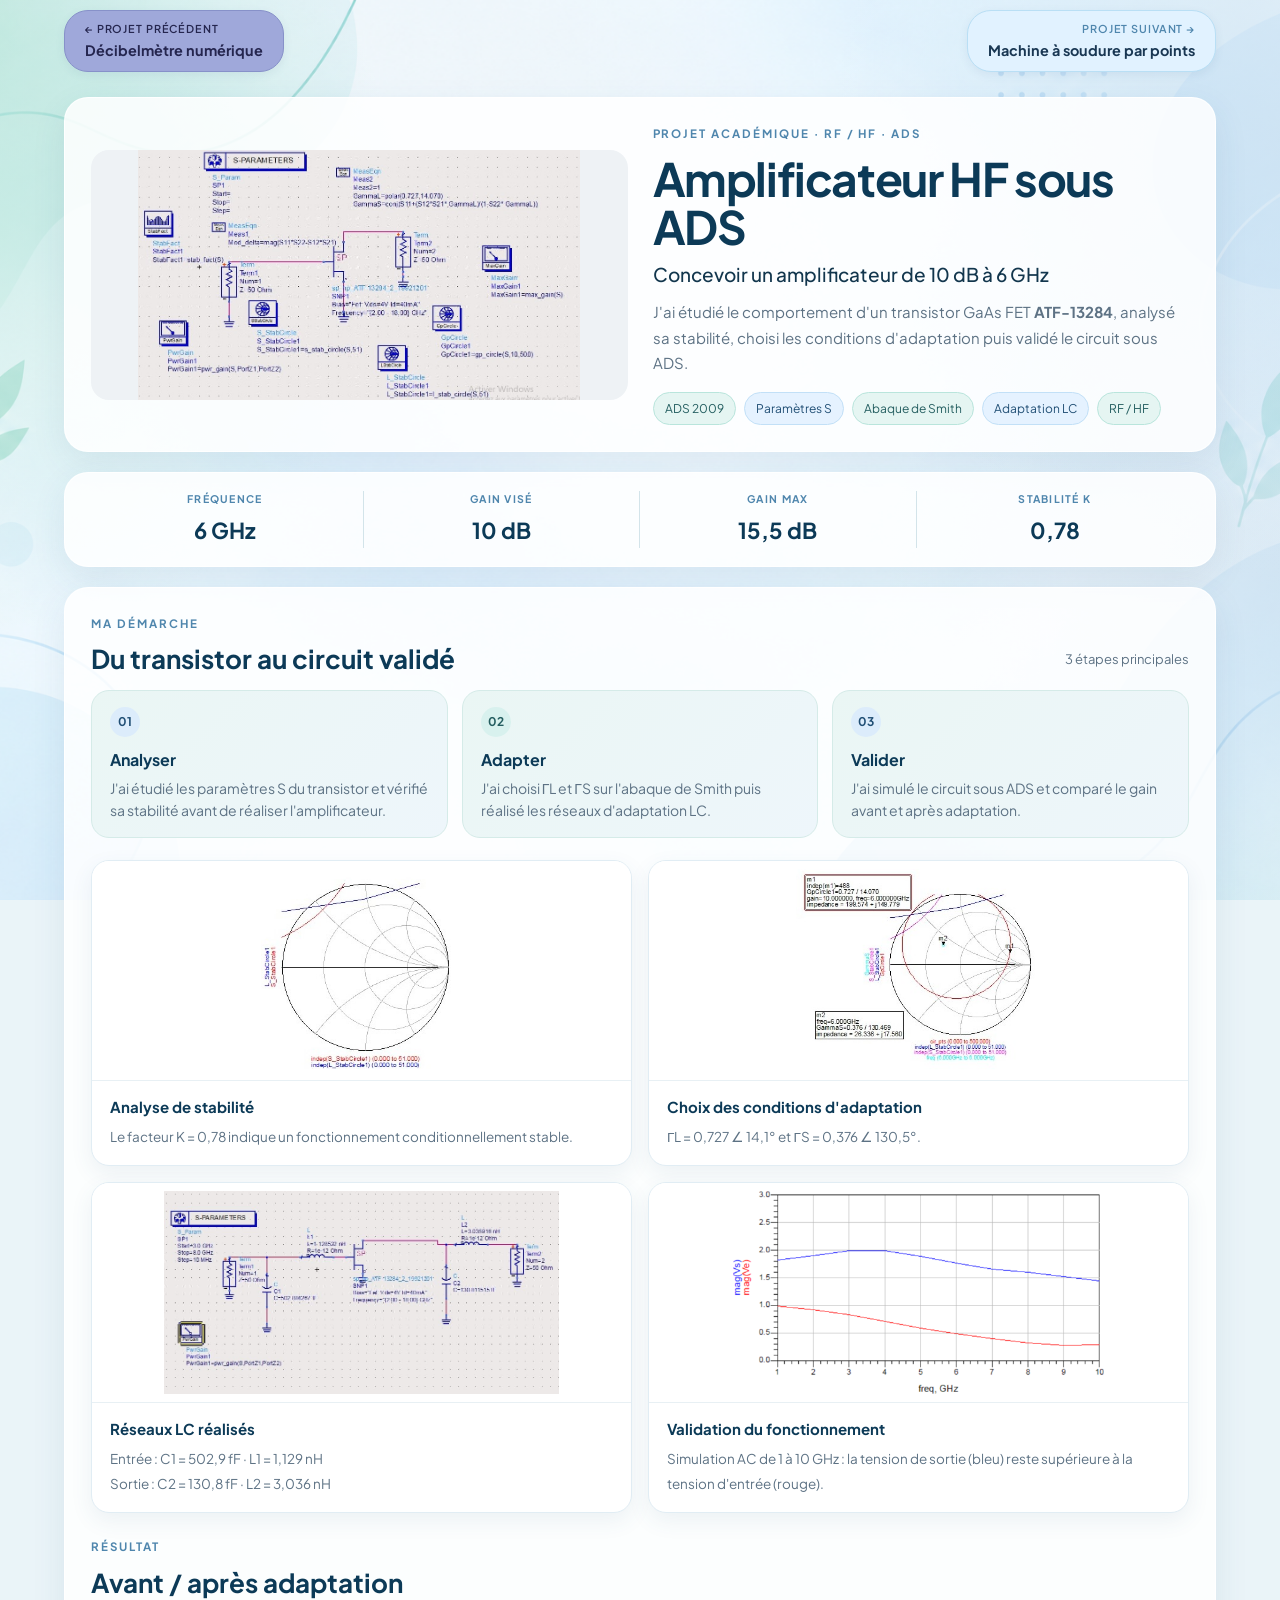
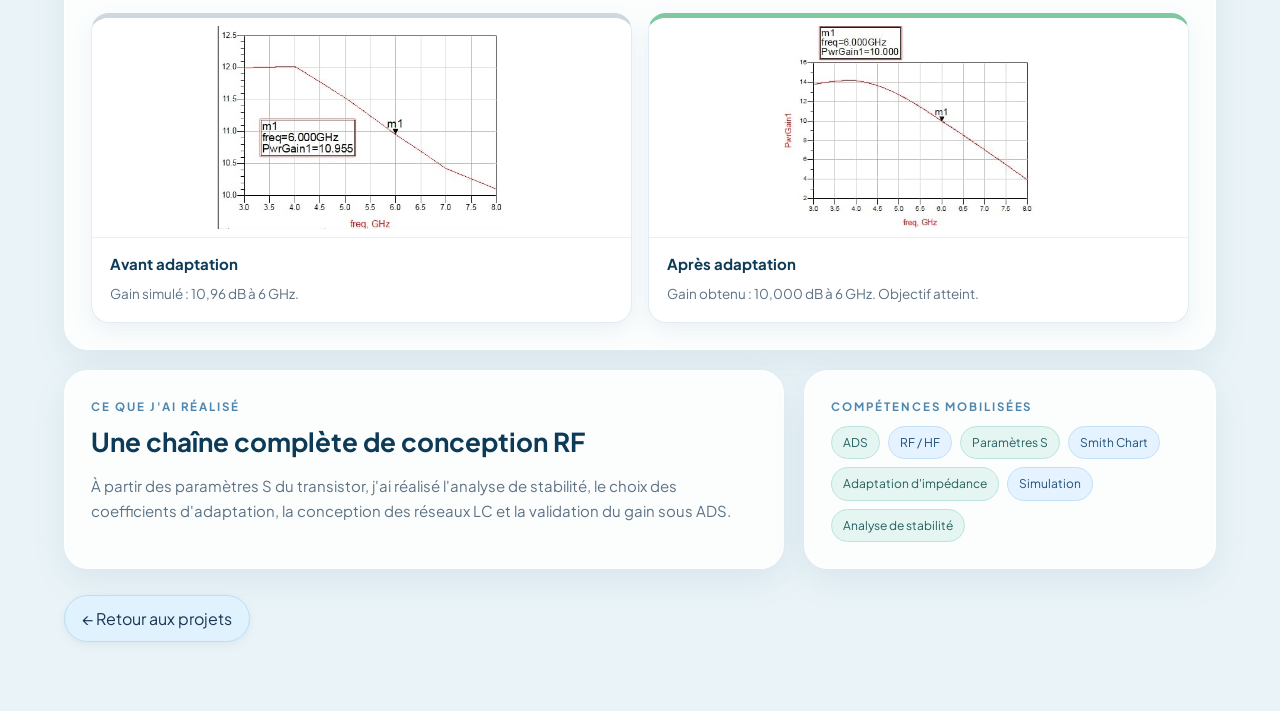
==== commit f3ff1447: "Mise à jour du portfolio – ajout et amélioration des pages projets" ====
--- a/ads-amplificateur.html
+++ b/ads-amplificateur.html
@@ -10,8 +10,8 @@
 
     <style>
         /* =========================================================
-           PAGE AMPLIFICATEUR HF — tout le style est ici, rien à ajouter
-           dans style.css
+           PAGE AMPLIFICATEUR HF — tout le style est ici,
+           rien à ajouter dans style.css
         ========================================================= */
 
         body {
@@ -25,39 +25,11 @@
             background-attachment: fixed;
         }
 
-        .proj-page {
-            width: min(1180px, 90%);
-            margin: 0 auto;
-            padding: 40px 0 45px;
-        }
-
-        /* Bouton retour */
-
-        .proj-back {
-            display: inline-flex;
-            align-items: center;
-            gap: 8px;
-            margin-bottom: 25px;
-            padding: 10px 17px;
-            border-radius: 30px;
-            background: #e1f2ff;
-            border: 1px solid #b9dff5;
-            color: #193753;
-            font-size: 14px;
-            box-shadow: 0 3px 10px rgba(49, 93, 125, 0.08);
-            transition: 0.25s ease;
-        }
-
-        .proj-back:hover {
-            background: #cce9fb;
-            transform: translateY(-2px);
-        }
-
-        /* Cartes */
-
-        .proj-card {
-            margin-bottom: 28px;
-            padding: 30px;
+        /* ---------- Cartes ---------- */
+
+        .ads-card {
+            margin-bottom: 20px;
+            padding: 26px;
             background: rgba(255, 255, 255, 0.85);
             border: 1px solid rgba(255, 255, 255, 0.9);
             border-radius: 24px;
@@ -65,76 +37,73 @@
             color: #182431;
         }
 
-        .proj-category,
-        .proj-label {
-            color: #4f86ad;
-            font-size: 0.72rem;
-            letter-spacing: 0.17em;
-            font-weight: 700;
-            margin-bottom: 12px;
-        }
-
-        .proj-card h1,
-        .proj-card h2 {
+        .ads-card h1,
+        .ads-card h2 {
             color: #0c3a57;
         }
 
-        .proj-title {
-            font-size: 28px;
-            line-height: 1.2;
-            margin: 8px 0 16px;
-        }
-
-        .proj-card p {
+        .ads-card p {
             color: #5d7284;
             font-size: 15px;
             line-height: 1.7;
             margin-bottom: 14px;
         }
 
-        /* =========================
-           CARTE 1 : PRÉSENTATION
-        ========================= */
-
-        .proj-intro {
+        .ads-card p.ads-category {
+            color: #4f86ad;
+            font-size: 0.72rem;
+            font-weight: 700;
+            letter-spacing: 0.17em;
+            margin-bottom: 10px;
+        }
+
+        .ads-title {
+            font-size: 26px;
+            line-height: 1.25;
+            margin: 6px 0 14px;
+        }
+
+        /* ---------- Carte 1 : présentation (compacte) ---------- */
+
+        .ads-intro {
             display: grid;
-            grid-template-columns: 1.1fr 0.9fr;
-            gap: 40px;
+            grid-template-columns: 1fr 1fr;
+            gap: 25px;
             align-items: center;
         }
 
-        .proj-intro-image img {
+        .ads-intro-image img {
             width: 100%;
-            height: 390px;
-            object-fit: cover;
+            height: 250px;
+            object-fit: contain;
             display: block;
             border-radius: 18px;
-            background: #dce8ef; /* gris-bleu tant que la photo n'est pas ajoutée */
-        }
-
-        .proj-intro h1 {
-            font-size: clamp(34px, 4vw, 50px);
+            background: #eef2f5;
+        }
+
+        .ads-intro h1 {
+            font-size: clamp(32px, 3.6vw, 46px);
             line-height: 1.05;
             letter-spacing: -0.03em;
-            margin: 10px 0 14px;
-        }
-
-        .proj-intro h2 {
-            font-size: 20px;
+            margin: 8px 0 10px;
+        }
+
+        .ads-intro h2 {
+            font-size: 19px;
             line-height: 1.4;
             font-weight: 500;
             color: #12364d;
-            margin-bottom: 16px;
-        }
-
-        .proj-tags {
+            margin-bottom: 12px;
+        }
+
+        .ads-tags {
             display: flex;
             flex-wrap: wrap;
             gap: 8px;
-            margin-top: 20px;
-        }
-
-        .proj-tags span {
+            margin-top: 16px;
+        }
+
+        .ads-tags span {
             padding: 6px 11px;
             border-radius: 20px;
             font-size: 12px;
@@ -143,252 +112,214 @@
             color: #245e60;
         }
 
-        .proj-tags span:nth-child(even) {
+        .ads-tags span:nth-child(even) {
             background: #e5f2ff;
             border-color: #c2e0f7;
             color: #214f75;
         }
 
-        /* =========================
-           CARTE 2 : FONCTIONNEMENT
-        ========================= */
-
-        .proj-split {
+        /* ---------- Chiffres clés ---------- */
+
+        .ads-strip {
+            padding: 18px 22px;
+        }
+
+        .ads-specs {
             display: grid;
-            grid-template-columns: 0.75fr 1.25fr;
-            align-items: start;
-        }
-
-        .proj-text {
-            padding-right: 30px;
-            border-right: 1px solid #dfe9ef;
-        }
-
-        .proj-side {
-            padding-left: 28px;
-            min-width: 0;
-        }
-
-        .proj-flow {
+            grid-template-columns: repeat(4, 1fr);
+        }
+
+        .ads-spec {
+            padding: 0 8px;
+            text-align: center;
+            border-right: 1px solid #d3e4ea;
+        }
+
+        .ads-spec:last-child {
+            border-right: none;
+        }
+
+        .ads-spec span {
+            display: block;
+            margin-bottom: 5px;
+            color: #4f86ad;
+            font-size: 10.5px;
+            font-weight: 700;
+            letter-spacing: 0.12em;
+        }
+
+        .ads-spec strong {
+            font-size: 22px;
+            color: #0c3a57;
+        }
+
+        /* ---------- Démarche ---------- */
+
+        .ads-head {
+            display: flex;
+            justify-content: space-between;
+            align-items: flex-end;
+            flex-wrap: wrap;
+            gap: 8px;
+            margin-bottom: 14px;
+        }
+
+        .ads-head p.ads-note {
+            margin: 0 0 6px;
+            font-size: 13px;
+        }
+
+        .ads-process {
+            display: grid;
+            grid-template-columns: repeat(3, 1fr);
+            gap: 14px;
+            margin-bottom: 22px;
+        }
+
+        .ads-step {
+            padding: 16px 18px;
+            border-radius: 18px;
+            border: 1px solid #d5ebe8;
+            background: linear-gradient(135deg, #eaf6f4, #eef6fb);
+        }
+
+        .ads-step-number {
+            width: 30px;
+            height: 30px;
+            display: grid;
+            place-items: center;
+            margin-bottom: 10px;
+            border-radius: 50%;
+            background: #dcecfb;
+            color: #214f75;
+            font-size: 12px;
+            font-weight: 700;
+        }
+
+        .ads-step:nth-child(even) .ads-step-number {
+            background: #d8f1ee;
+            color: #245e60;
+        }
+
+        .ads-step h3 {
+            margin: 0 0 4px;
+            color: #0c3a57;
+            font-size: 16px;
+        }
+
+        .ads-card .ads-step p {
+            margin: 0;
+            font-size: 14px;
+            line-height: 1.6;
+        }
+
+        /* ---------- Boîtes image + texte ---------- */
+
+        .ads-boxes {
+            display: grid;
+            grid-template-columns: 1fr 1fr;
+            gap: 16px;
+            margin-bottom: 16px;
+        }
+
+        .ads-box {
+            overflow: hidden;
+            border-radius: 18px;
+            background: #ffffff;
+            border: 1px solid #e1edf4;
+            box-shadow: 0 8px 22px rgba(49, 93, 125, 0.08);
+        }
+
+        .ads-box img {
+            width: 100%;
+            height: 220px;
+            object-fit: contain;
+            display: block;
+            padding: 8px;
+            background: #ffffff;
+            border-bottom: 1px solid #e8f0f4;
+        }
+
+        .ads-box-text {
+            padding: 14px 18px 16px;
+        }
+
+        .ads-box-text strong {
+            display: block;
+            margin-bottom: 4px;
+            color: #0c3a57;
+            font-size: 15px;
+        }
+
+        .ads-box-text span {
+            color: #5d7284;
+            font-size: 13.5px;
+            line-height: 1.55;
+        }
+
+        .ads-box.before { border-top: 5px solid #cfd8de; }
+        .ads-box.after  { border-top: 5px solid #7fc8a0; }
+
+        /* ---------- Bas de page : réalisé + compétences ---------- */
+
+        .ads-bottom {
+            display: grid;
+            grid-template-columns: 1.4fr 0.8fr;
+            gap: 20px;
+            margin-bottom: 20px;
+        }
+
+        .ads-bottom .ads-card {
+            margin-bottom: 0;
+        }
+
+        .ads-skills {
             display: flex;
             flex-wrap: wrap;
-            align-items: center;
             gap: 8px;
-            margin-bottom: 24px;
-        }
-
-        .proj-step {
-            padding: 7px 13px;
+        }
+
+        .ads-skills span {
+            padding: 6px 11px;
             border-radius: 20px;
-            font-size: 12.5px;
+            font-size: 12px;
             background: #e5f5f2;
             border: 1px solid #b9e5dc;
             color: #245e60;
         }
 
-        .proj-step:nth-of-type(even) {
+        .ads-skills span:nth-child(even) {
             background: #e5f2ff;
             border-color: #c2e0f7;
             color: #214f75;
         }
 
-        .proj-arrow {
-            color: #7aa6c2;
-            font-size: 15px;
-        }
-
-        .proj-specs {
-            display: grid;
-            grid-template-columns: repeat(4, 1fr);
-            background: linear-gradient(135deg, #eaf6f4, #eef6fb);
-            border: 1px solid #d5ebe8;
-            border-radius: 18px;
-            padding: 18px 22px;
-        }
-
-        .proj-spec {
-            text-align: center;
-            padding: 0 6px;
-            border-right: 1px solid #d3e4ea;
-        }
-
-        .proj-spec:last-child {
-            border-right: none;
-        }
-
-        .proj-spec span {
-            display: block;
-            font-size: 10.5px;
-            letter-spacing: 0.12em;
-            font-weight: 700;
-            color: #4f86ad;
-            margin-bottom: 6px;
-        }
-
-        .proj-spec strong {
-            font-size: 16px;
-            color: #0c3a57;
-        }
-
-        /* =========================
-           CARTE 3 : GALERIE
-        ========================= */
-
-        .proj-gallery {
-            display: grid;
-            grid-template-columns: repeat(3, minmax(0, 1fr));
-            gap: 16px;
-        }
-
-        .proj-gallery figure {
-            margin: 0;
-            min-width: 0;
-        }
-
-        .proj-gallery img {
-            width: 100%;
-            height: 150px;
-            object-fit: cover;
-            display: block;
-            border-radius: 12px;
-            background: #dce8ef;
-        }
-
-        .proj-gallery figcaption {
-            font-size: 12.5px;
-            line-height: 1.4;
-            color: #5d7284;
-            margin-top: 8px;
-        }
-
-        /* =========================
-           CARTE 4 : RÉSULTATS / PERSPECTIVES
-        ========================= */
-
-        .proj-two {
-            display: grid;
-            grid-template-columns: 1fr 1fr;
-            gap: 40px;
-            align-items: start;
-        }
-
-        .proj-list {
-            list-style: none;
-            padding: 0;
-            margin: 0;
-        }
-
-        .proj-list li {
-            position: relative;
-            padding: 9px 0 9px 22px;
-            color: #5d7284;
-            font-size: 15px;
-            line-height: 1.6;
-            border-bottom: 1px solid #e3edf2;
-        }
-
-        .proj-list li:last-child {
-            border-bottom: none;
-        }
-
-        .proj-list li::before {
-            content: "";
-            position: absolute;
-            left: 0;
-            top: 17px;
-            width: 9px;
-            height: 9px;
-            border-radius: 50%;
-            background: #7fc8b8;
-        }
-
-        .proj-list li:nth-child(even)::before {
-            background: #7fb6e3;
-        }
-
-        /* =========================
-           CARTE 5 : CODE & GITHUB
-        ========================= */
-
-        .proj-code-head {
-            display: flex;
-            align-items: center;
-            justify-content: space-between;
-            flex-wrap: wrap;
-            gap: 16px;
-        }
-
-        .proj-btn {
-            display: inline-block;
-            padding: 11px 20px;
-            border-radius: 30px;
-            background: #e1f2ff;
-            border: 1px solid #b9dff5;
-            color: #193753;
-            font-size: 14px;
-            transition: 0.25s ease;
-        }
-
-        .proj-btn:hover {
-            background: #cce9fb;
-            transform: translateY(-2px);
-        }
-
-        .proj-gallery-4 {
-            grid-template-columns: repeat(4, minmax(0, 1fr));
-            gap: 14px;
-        }
-
-        .proj-gallery-4 img {
-            height: 105px;
-        }
-
-        /* =========================
-           TÉLÉPHONE ET TABLETTE
-        ========================= */
+        /* ---------- Téléphone et tablette ---------- */
 
         @media (max-width: 800px) {
 
-            .proj-intro,
-            .proj-split,
-            .proj-two {
+            .ads-intro {
                 grid-template-columns: 1fr;
-                gap: 25px;
+                gap: 20px;
             }
 
-            .proj-intro-image img {
-                height: 300px;
+            .ads-intro-image img {
+                height: 220px;
             }
 
-            .proj-text {
-                padding-right: 0;
+            .ads-specs {
+                grid-template-columns: repeat(2, 1fr);
+                gap: 16px 0;
+            }
+
+            .ads-spec:nth-child(2n) {
                 border-right: none;
             }
 
-            .proj-side {
-                padding-left: 0;
-            }
-
-            .proj-specs {
-                grid-template-columns: repeat(2, 1fr);
-                gap: 18px 0;
-            }
-
-            .proj-spec:nth-child(2n) {
-                border-right: none;
-            }
-
-            .proj-gallery,
-            .proj-gallery-4 {
-                grid-template-columns: repeat(2, minmax(0, 1fr));
-            }
-
-            .proj-gallery-4 img {
-                height: 130px;
-            }
-
-            .proj-gallery img {
-                height: 130px;
+            .ads-process,
+            .ads-boxes,
+            .ads-bottom {
+                grid-template-columns: 1fr;
             }
         }
     </style>
@@ -396,137 +327,247 @@
 
 <body>
 
-    <main class="container leme-page">
-
-       <div class="project-topbar">
-    <a href="index.html#projet-05" class="project-back">← Retour aux projets</a>
-
-    <a href="spot-welder.html" class="project-nav-btn project-nav-next">
-        <span>PROJET SUIVANT →</span>
-        <strong> Machine à soudure par points</strong>
-    </a>
-</div>
-        <!-- ===== CARTE 1 : PRÉSENTATION ===== -->
-        <section class="proj-card proj-intro">
-
-            <div class="proj-intro-image">
-                <img src="images/ads-amplificateur/schema-global.jpg" alt="Amplificateur hyperfréquence simulé sous ADS">
-            </div>
-
+<main class="container leme-page">
+
+    <!-- NAVIGATION DU HAUT -->
+    <div class="project-topbar">
+        <a href="index.html#projet-05" class="project-back">← Retour aux projets</a>
+
+        <a href="spot-welder.html" class="project-nav-btn project-nav-next">
+            <span>PROJET SUIVANT →</span>
+            <strong>Machine à soudure par points</strong>
+        </a>
+    </div>
+
+
+    <!-- ===== CARTE 1 : PRÉSENTATION ===== -->
+    <section class="ads-card ads-intro">
+
+        <div class="ads-intro-image">
+            <img src="images/Amplificateur HF/amplificateur sous ads.jpg"
+                 alt="Schéma de l'amplificateur HF sous ADS">
+        </div>
+
+        <div>
+            <p class="ads-category">PROJET ACADÉMIQUE · RF / HF · ADS</p>
+            <h1>Amplificateur HF sous ADS</h1>
+            <h2>Concevoir un amplificateur de 10 dB à 6 GHz</h2>
+
+            <p>
+                J'ai étudié le comportement d'un transistor GaAs FET
+                <strong>ATF-13284</strong>, analysé sa stabilité, choisi les
+                conditions d'adaptation puis validé le circuit sous ADS.
+            </p>
+
+            <div class="ads-tags">
+                <span>ADS 2009</span>
+                <span>Paramètres S</span>
+                <span>Abaque de Smith</span>
+                <span>Adaptation LC</span>
+                <span>RF / HF</span>
+            </div>
+        </div>
+
+    </section>
+
+
+    <!-- ===== CHIFFRES CLÉS ===== -->
+    <section class="ads-card ads-strip">
+        <div class="ads-specs">
+            <div class="ads-spec">
+                <span>FRÉQUENCE</span>
+                <strong>6 GHz</strong>
+            </div>
+            <div class="ads-spec">
+                <span>GAIN VISÉ</span>
+                <strong>10 dB</strong>
+            </div>
+            <div class="ads-spec">
+                <span>GAIN MAX</span>
+                <strong>15,5 dB</strong>
+            </div>
+            <div class="ads-spec">
+                <span>STABILITÉ K</span>
+                <strong>0,78</strong>
+            </div>
+        </div>
+    </section>
+
+
+    <!-- ===== CARTE 2 : DÉMARCHE ET RÉSULTATS ===== -->
+    <section class="ads-card">
+
+        <div class="ads-head">
             <div>
-                <p class="proj-category">HYPERFRÉQUENCES · ADS · MASTER 1</p>
-                <h1>Amplificateur HF sous ADS</h1>
-                <h2>Conception et simulation d'un amplificateur hyperfréquence à 6 GHz</h2>
-
+                <p class="ads-category">MA DÉMARCHE</p>
+                <h2 class="ads-title" style="margin:0;">Du transistor au circuit validé</h2>
+            </div>
+
+            <p class="ads-note">3 étapes principales</p>
+        </div>
+
+        <div class="ads-process">
+
+            <div class="ads-step">
+                <div class="ads-step-number">01</div>
+                <h3>Analyser</h3>
                 <p>
-                    Étude et conception assistée par ordinateur d'un amplificateur
-                    basé sur un transistor GaAs FET ATF-13284, avec des réseaux
-                    d'adaptation LC pour obtenir un gain de 10 dB à 6 GHz.
+                    J'ai étudié les paramètres S du transistor et vérifié sa
+                    stabilité avant de réaliser l'amplificateur.
                 </p>
-
-                <div class="proj-tags">
-                    <span>ADS 2009</span>
-                    <span>Hyperfréquences</span>
-                    <span>6 GHz</span>
-                    <span>Paramètres S</span>
-                    <span>Abaque de Smith</span>
-                    <span>Facteur de Rollet</span>
-                    <span>ATF-13284</span>
-                    <span>Adaptation LC</span>
-                    <span>S-Parameters</span>
+            </div>
+
+            <div class="ads-step">
+                <div class="ads-step-number">02</div>
+                <h3>Adapter</h3>
+                <p>
+                    J'ai choisi ΓL et ΓS sur l'abaque de Smith puis réalisé
+                    les réseaux d'adaptation LC.
+                </p>
+            </div>
+
+            <div class="ads-step">
+                <div class="ads-step-number">03</div>
+                <h3>Valider</h3>
+                <p>
+                    J'ai simulé le circuit sous ADS et comparé le gain avant
+                    et après adaptation.
+                </p>
+            </div>
+
+        </div>
+
+
+        <!-- Analyse et choix des impédances -->
+        <div class="ads-boxes">
+
+            <div class="ads-box">
+                <img src="images/Amplificateur HF/les cercle de stabilité .jpg"
+                     alt="Cercles de stabilité du transistor">
+                <div class="ads-box-text">
+                    <strong>Analyse de stabilité</strong>
+                    <span>
+                        Le facteur K = 0,78 indique un fonctionnement
+                        conditionnellement stable.
+                    </span>
                 </div>
             </div>
 
-        </section>
-
-
-        <!-- ===== CARTE 2 : CONCEPTION ET SIMULATION ===== -->
-        <section class="proj-card proj-split">
-
-            <div class="proj-text">
-                <p class="proj-category">CONCEPTION &amp; SIMULATION</p>
-                <h2 class="proj-title">De la stabilité à l'adaptation</h2>
-                <p>
-                    À partir des paramètres S du transistor, l'étude porte sur la
-                    stabilité (K &lt; 1 : stabilité conditionnelle), les cercles de
-                    stabilité et de gain sur l'abaque de Smith, puis la synthèse
-                    des réseaux d'adaptation LC, validée par simulation sous ADS.
-                </p>
-            </div>
-
-            <div class="proj-side">
-
-                <div class="proj-specs" style="margin-bottom:24px;">
-                    <div class="proj-spec">
-                        <span>TRANSISTOR</span>
-                        <strong>ATF-13284</strong>
-                    </div>
-                    <div class="proj-spec">
-                        <span>FRÉQUENCE</span>
-                        <strong>6 GHz</strong>
-                    </div>
-                    <div class="proj-spec">
-                        <span>GAIN OBTENU</span>
-                        <strong>10 dB</strong>
-                    </div>
-                    <div class="proj-spec">
-                        <span>GAIN MAX</span>
-                        <strong>15,5 dB</strong>
-                    </div>
+            <div class="ads-box">
+                <img src="images/Amplificateur HF/l'ajout du GammaS au smith .jpg"
+                     alt="Choix de Gamma L et Gamma S sur l'abaque de Smith">
+                <div class="ads-box-text">
+                    <strong>Choix des conditions d'adaptation</strong>
+                    <span>
+                        ΓL = 0,727 ∠ 14,1° et ΓS = 0,376 ∠ 130,5°.
+                    </span>
                 </div>
-
-                <div class="proj-gallery proj-gallery-4">
-
-                    <figure>
-                        <img src="images/ads-amplificateur/abaque-smith.jpg" alt="Abaque de Smith avec cercles de stabilité">
-                        <figcaption>Abaque de Smith et cercles de stabilité</figcaption>
-                    </figure>
-
-                    <figure>
-                        <img src="images/ads-amplificateur/schema-ads.jpg" alt="Schéma complet sous ADS">
-                        <figcaption>Schéma complet sous ADS</figcaption>
-                    </figure>
-
-                    <figure>
-                        <img src="images/ads-amplificateur/sparameters.jpg" alt="Simulation S-Parameters sous ADS">
-                        <figcaption>Simulation S-Parameters</figcaption>
-                    </figure>
-
-                    <figure>
-                        <img src="images/ads-amplificateur/courbe-gain.jpg" alt="Courbe du gain à 6 GHz">
-                        <figcaption>Courbe du gain à 6 GHz</figcaption>
-                    </figure>
-
+            </div>
+
+        </div>
+
+
+        <!-- Réseaux LC et signaux -->
+        <div class="ads-boxes">
+
+            <div class="ads-box">
+                <img src="images/Amplificateur HF/LC.jpg"
+                     alt="Schéma final avec réseaux d'adaptation LC">
+                <div class="ads-box-text">
+                    <strong>Réseaux LC réalisés</strong>
+                    <span>
+                        Entrée : C1 = 502,9 fF · L1 = 1,129 nH<br>
+                        Sortie : C2 = 130,8 fF · L2 = 3,036 nH
+                    </span>
                 </div>
-
-            </div>
-
-        </section>
-
-
-        <!-- ===== CARTE 3 : DOCUMENTATION & GITHUB ===== -->
-        <section class="proj-card">
-
-            <p class="proj-category">CODE &amp; DOCUMENTATION</p>
-
-            <div class="proj-code-head">
-
-                <h2 class="proj-title" style="margin:0;">Fichiers du projet</h2>
-
-                <!-- Remplace le # par le lien de ton GitHub -->
-                <a href="#" class="proj-btn" target="_blank">Voir le projet sur GitHub →</a>
-
-            </div>
-
-        </section>
-        <div class="project-nav">
-
-       <a href="decibelmetre.html" class="project-nav-btn project-nav-next">
-        <span>PROJET SUIVANT →</span>
-        <strong>Décibelmètre numérique</strong>
-    </a>
-</div>
-    </main>
+            </div>
+
+            <div class="ads-box">
+                <img src="images/Amplificateur HF/signaux.png"
+                     alt="Tensions d'entrée et de sortie en simulation AC">
+                <div class="ads-box-text">
+                    <strong>Validation du fonctionnement</strong>
+                    <span>
+                        Simulation AC de 1 à 10 GHz : la tension de sortie
+                        (bleu) reste supérieure à la tension d'entrée (rouge).
+                    </span>
+                </div>
+            </div>
+
+        </div>
+
+
+        <!-- Avant / après -->
+        <div class="ads-head" style="margin-top:24px;">
+            <div>
+                <p class="ads-category">RÉSULTAT</p>
+                <h2 class="ads-title" style="margin:0;">Avant / après adaptation</h2>
+            </div>
+        </div>
+
+        <div class="ads-boxes" style="margin-bottom:0;">
+
+            <div class="ads-box before">
+                <img src="images/Amplificateur HF/le trace du gain sans adaptation.jpg"
+                     alt="Gain sans adaptation">
+                <div class="ads-box-text">
+                    <strong>Avant adaptation</strong>
+                    <span>Gain simulé : 10,96 dB à 6 GHz.</span>
+                </div>
+            </div>
+
+            <div class="ads-box after">
+                <img src="images/Amplificateur HF/tracer du gain avec adapation.png"
+                     alt="Gain avec adaptation">
+                <div class="ads-box-text">
+                    <strong>Après adaptation</strong>
+                    <span>Gain obtenu : 10,000 dB à 6 GHz. Objectif atteint.</span>
+                </div>
+            </div>
+
+        </div>
+
+    </section>
+
+
+    <!-- ===== CARTE 3 : CE QUE J'AI RÉALISÉ + COMPÉTENCES ===== -->
+    <section class="ads-bottom">
+
+        <div class="ads-card">
+            <p class="ads-category">CE QUE J'AI RÉALISÉ</p>
+            <h2 class="ads-title">Une chaîne complète de conception RF</h2>
+            <p style="margin:0;">
+                À partir des paramètres S du transistor, j'ai réalisé l'analyse
+                de stabilité, le choix des coefficients d'adaptation, la
+                conception des réseaux LC et la validation du gain sous ADS.
+            </p>
+        </div>
+
+        <div class="ads-card">
+            <p class="ads-category">COMPÉTENCES MOBILISÉES</p>
+            <div class="ads-skills">
+                <span>ADS</span>
+                <span>RF / HF</span>
+                <span>Paramètres S</span>
+                <span>Smith Chart</span>
+                <span>Adaptation d'impédance</span>
+                <span>Simulation</span>
+                <span>Analyse de stabilité</span>
+            </div>
+        </div>
+
+    </section>
+
+
+    <!-- NAVIGATION DU BAS -->
+    <nav class="project-nav">
+        <a href="decibelmetre.html" class="project-nav-btn">
+            <span>← PROJET PRÉCÉDENT</span>
+            <strong>Décibelmètre numérique</strong>
+        </a>
+    </nav>
+
+</main>
 
 </body>
 </html>
--- a/style.css
+++ b/style.css
@@ -2306,4 +2306,71 @@
     to {
         opacity: 1;
     }
+}
+
+/* ========================================================= */
+/* INVERSION : précédent / suivant en haut, retour en bas    */
+/* (s'applique à toutes les pages qui ont une .project-topbar) */
+/* ========================================================= */
+
+/* Le conteneur de la page devient une grille à 2 colonnes */
+:has(> .project-topbar) {
+    display: grid;
+    grid-template-columns: minmax(0, 1fr) minmax(0, 1fr);
+    column-gap: 14px;
+    align-items: start;
+}
+
+/* Toutes les cartes restent sur toute la largeur */
+:has(> .project-topbar) > * {
+    grid-column: 1 / -1;
+}
+
+/* Les deux barres deviennent "transparentes" : leurs boutons
+   se placent directement dans la grille (couleurs inchangées) */
+.project-topbar,
+.project-nav {
+    display: contents;
+}
+
+/* EN HAUT : précédent à gauche, suivant à droite */
+.project-nav .project-nav-btn {
+    grid-row: 1;
+    grid-column: 1;
+    justify-self: start;
+    margin-bottom: 25px;
+}
+
+.project-topbar .project-nav-next {
+    grid-row: 1;
+    grid-column: 2;
+    justify-self: end;
+    margin-bottom: 25px;
+}
+
+.project-nav-btn {
+    min-width: 0;
+    max-width: min(340px, 100%);
+}
+
+/* EN BAS : retour aux projets */
+.project-topbar .project-back {
+    order: 1;
+    grid-column: 1;
+    justify-self: start;
+    margin: 6px 0 24px;
+}
+
+/* Téléphone : les deux boutons du haut s'empilent */
+@media (max-width: 700px) {
+    .project-nav .project-nav-btn,
+    .project-topbar .project-nav-next {
+        grid-column: 1 / -1;
+        justify-self: stretch;
+        max-width: none;
+        margin-bottom: 12px;
+    }
+
+    .project-nav .project-nav-btn { grid-row: 1; }
+    .project-topbar .project-nav-next { grid-row: 2; }
 }
